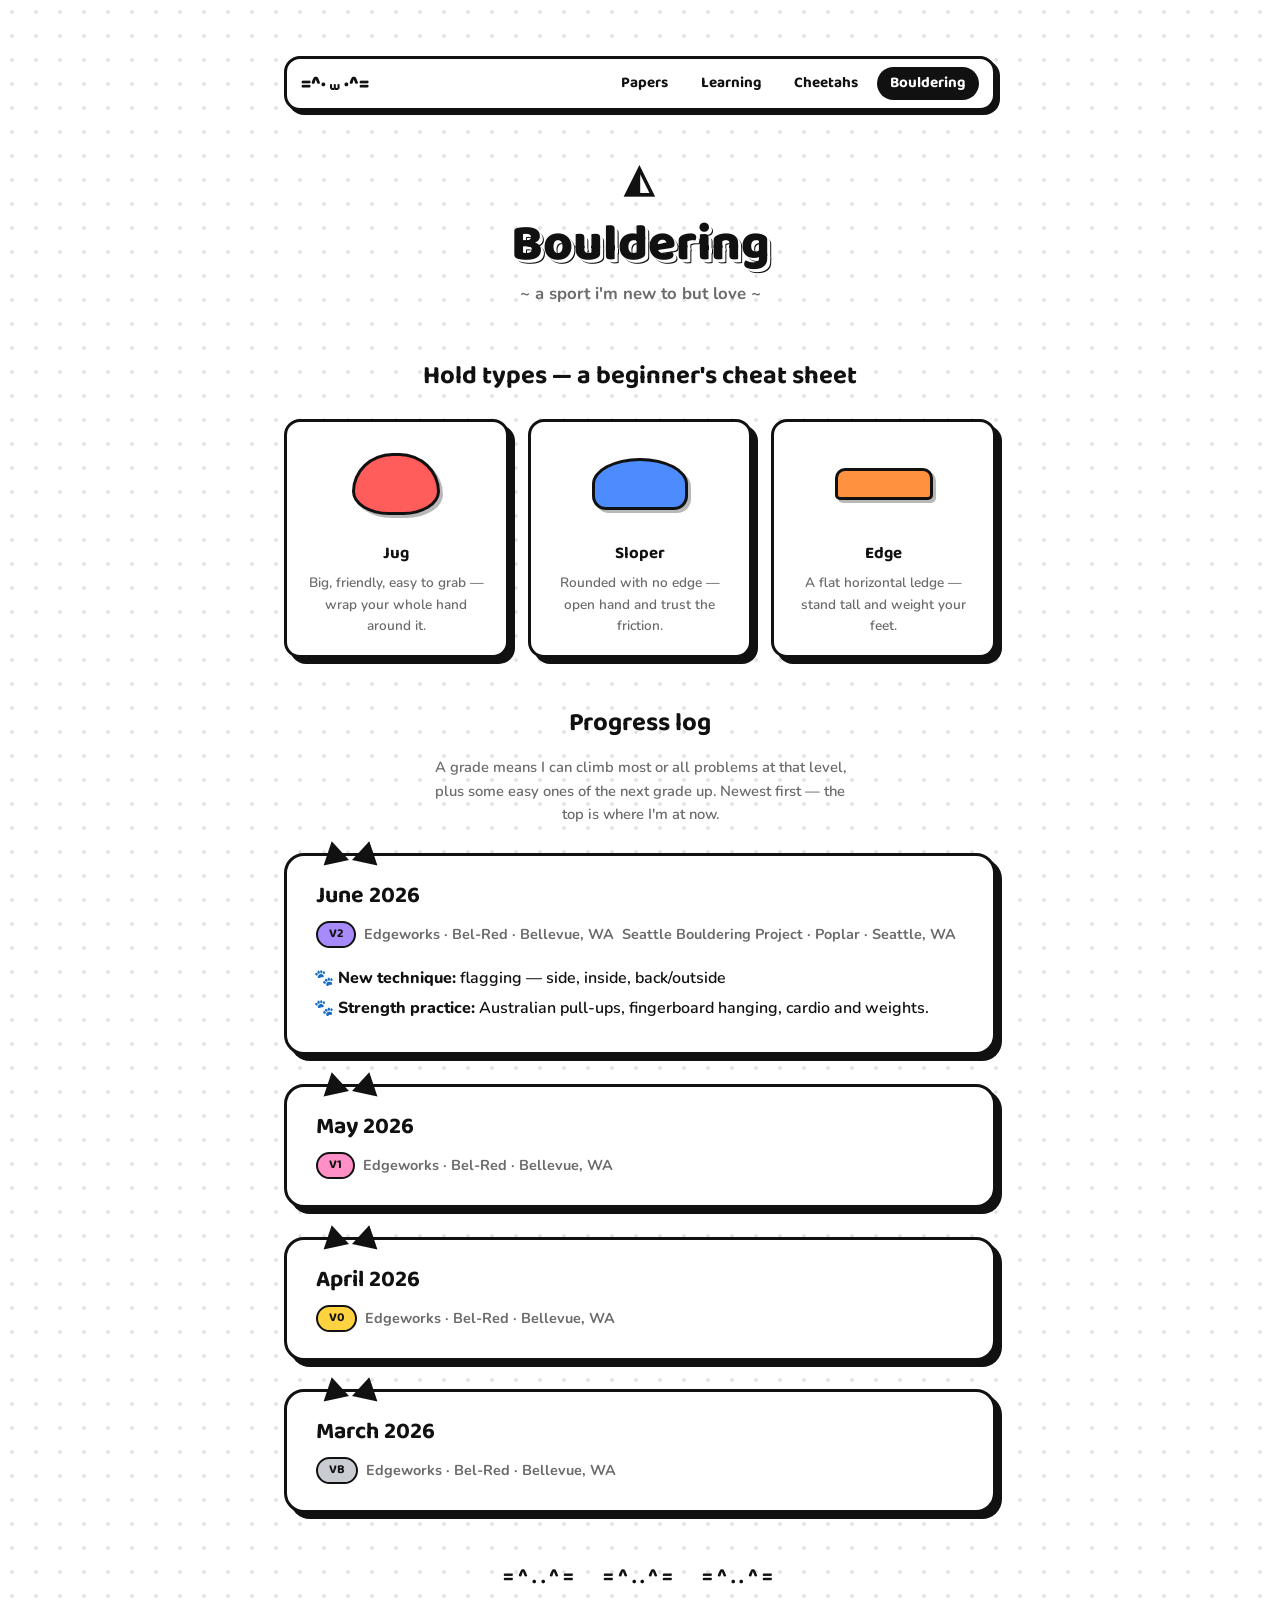
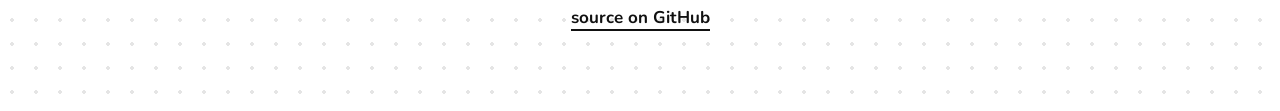
==== bouldering.html @ cc824f66 "add june bouldering, and zero paper" ====
<!DOCTYPE html>
<html lang="en">
<head>
  <meta charset="UTF-8" />
  <meta name="viewport" content="width=device-width, initial-scale=1.0" />
  <title>Bouldering · feiyang3cat</title>
  <link rel="preconnect" href="https://fonts.googleapis.com" />
  <link rel="preconnect" href="https://fonts.gstatic.com" crossorigin />
  <link href="https://fonts.googleapis.com/css2?family=Baloo+2:wght@600;700;800&family=Nunito:ital,wght@0,600;0,700;0,800;1,600&display=swap" rel="stylesheet" />
  <link rel="stylesheet" href="style.css" />
</head>
<body>
  <div class="container">
    <nav class="nav">
      <a class="nav-home" href="index.html">=^· ⩊ ·^=</a>
      <div class="nav-links">
        <a href="papers.html">Papers</a>
        <a href="learning.html">Learning</a>
        <a href="cheetah.html">Cheetahs</a>
        <a href="bouldering.html" class="active">Bouldering</a>
      </div>
    </nav>

    <header class="hero">
      <div class="cat-logo">◭</div>
      <h1 class="hero-title">Bouldering</h1>
      <p class="hero-sub">~ a sport i'm new to but love ~</p>
    </header>

    <section class="hold-guide">
      <h2 class="section-title">Hold types — a beginner's cheat sheet</h2>
      <div class="holds-grid">
        <div class="hold-card">
          <div class="hold-stage"><span class="hold hold--jug"></span></div>
          <div class="hold-name">Jug</div>
          <p class="hold-desc">Big, friendly, easy to grab — wrap your whole hand around it.</p>
        </div>
        <div class="hold-card">
          <div class="hold-stage"><span class="hold hold--sloper"></span></div>
          <div class="hold-name">Sloper</div>
          <p class="hold-desc">Rounded with no edge — open hand and trust the friction.</p>
        </div>
        <div class="hold-card">
          <div class="hold-stage"><span class="hold hold--edge"></span></div>
          <div class="hold-name">Edge</div>
          <p class="hold-desc">A flat horizontal ledge — stand tall and weight your feet.</p>
        </div>
      </div>
    </section>

    <h2 class="section-title">Progress log</h2>
    <p class="section-note">
      A grade means I can climb most or all problems at that level, plus some easy
      ones of the next grade up. Newest first — the top is where I'm at now.
    </p>
    <main class="papers">

      <!-- ════ Newest entry on top. To add one, copy a block and edit it. ════ -->

      <article class="paper">
        <div class="paper-head">
          <h2 class="paper-title">June 2026</h2>
          <div class="paper-meta">
            <span class="tag grade-v2">V2</span>
            <span class="meta-loc">Edgeworks · Bel-Red · Bellevue, WA</span>
            <span class="meta-loc">Seattle Bouldering Project · Poplar · Seattle, WA</span>
          </div>
        </div>
        <div class="notes">
          <ul>
            <li><strong>New technique:</strong> flagging — side, inside, back/outside </li>
            <li><strong>Strength practice:</strong> Australian pull-ups, fingerboard hanging, cardio and weights.</li>
          </ul>
        </div>
      </article>

      <article class="paper">
        <div class="paper-head">
          <h2 class="paper-title">May 2026</h2>
          <div class="paper-meta">
            <span class="tag grade-v1">V1</span>
            <span class="meta-loc">Edgeworks · Bel-Red · Bellevue, WA</span>
          </div>
        </div>
      </article>

      <article class="paper">
        <div class="paper-head">
          <h2 class="paper-title">April 2026</h2>
          <div class="paper-meta">
            <span class="tag grade-v0">V0</span>
            <span class="meta-loc">Edgeworks · Bel-Red · Bellevue, WA</span>
          </div>
        </div>
      </article>

      <article class="paper">
        <div class="paper-head">
          <h2 class="paper-title">March 2026</h2>
          <div class="paper-meta">
            <span class="tag grade-vb">VB</span>
            <span class="meta-loc">Edgeworks · Bel-Red · Bellevue, WA</span>
          </div>
        </div>
      </article>

    </main>

    <footer class="site-footer">
      <div class="footer-cats" aria-hidden="true">=^..^= &nbsp; =^..^= &nbsp; =^..^=</div>
      <a href="https://github.com/feiyang3cat/feiyang3cat.github.io" target="_blank" rel="noopener">source on GitHub</a>
    </footer>
  </div>
</body>
</html>
---- style.css ----
:root {
  --ink: #111111;
  --paper: #ffffff;
  --soft: #6b6b6b;
  --dot: rgba(0, 0, 0, 0.10);
  --shadow: 6px 6px 0 var(--ink);
  --shadow-hover: 9px 9px 0 var(--ink);
}

@media (prefers-color-scheme: dark) {
  :root {
    --ink: #f2f2f2;
    --paper: #131313;
    --soft: #9a9a9a;
    --dot: rgba(255, 255, 255, 0.10);
    --shadow: 6px 6px 0 var(--ink);
    --shadow-hover: 9px 9px 0 var(--ink);
  }
}

* { box-sizing: border-box; }

html { scroll-behavior: smooth; }

body {
  margin: 0;
  font-family: "Nunito", -apple-system, BlinkMacSystemFont, "Segoe UI", sans-serif;
  font-size: 17px;
  font-weight: 600;
  line-height: 1.6;
  color: var(--ink);
  background-color: var(--paper);
  background-image: radial-gradient(var(--dot) 2px, transparent 2px);
  background-size: 24px 24px;
  -webkit-font-smoothing: antialiased;
}

.container {
  max-width: 760px;
  margin: 0 auto;
  padding: 3.5rem 1.5rem 5rem;
}

/* Nav bar */
.nav {
  display: flex;
  align-items: center;
  justify-content: space-between;
  flex-wrap: wrap;
  gap: 0.6rem;
  border: 3px solid var(--ink);
  border-radius: 16px;
  padding: 0.5rem 0.9rem;
  box-shadow: 4px 4px 0 var(--ink);
  margin-bottom: 2.5rem;
  background: var(--paper);
}
.nav-home {
  font-family: "Baloo 2", cursive;
  font-size: 1.25rem;
  font-weight: 800;
  text-decoration: none;
  color: var(--ink);
}
.nav-links { display: flex; flex-wrap: wrap; gap: 0.4rem; }
.nav-links a {
  font-family: "Baloo 2", cursive;
  font-weight: 700;
  font-size: 0.95rem;
  text-decoration: none;
  color: var(--ink);
  padding: 0.15rem 0.7rem;
  border-radius: 999px;
  border: 2px solid transparent;
}
.nav-links a:hover { border-color: var(--ink); }
.nav-links a.active { background: var(--ink); color: var(--paper); }

/* Hero */
.hero { text-align: center; margin-bottom: 3rem; }
.hero-home { margin-top: 1rem; }

.cat-logo {
  font-family: "Baloo 2", cursive;
  font-size: 2.4rem;
  font-weight: 800;
  letter-spacing: 0.1em;
  margin-bottom: 0.4rem;
}

.hero-title {
  font-family: "Baloo 2", cursive;
  font-size: clamp(2.2rem, 6vw, 3.2rem);
  font-weight: 800;
  line-height: 1.05;
  margin: 0 0 0.5rem;
  color: var(--ink);
  text-shadow: 3px 3px 0 var(--paper), 4px 4px 0 var(--ink);
}

.hero-sub {
  margin: 0;
  color: var(--soft);
  font-size: 1.05rem;
  font-weight: 700;
}

/* Empty state */
.state { text-align: center; color: var(--soft); padding: 3rem 1rem; }

/* Home hub grid */
.hub {
  display: grid;
  grid-template-columns: repeat(2, 1fr);
  gap: 1.8rem;
}
.hub-card {
  display: flex;
  flex-direction: column;
  align-items: flex-start;
  text-decoration: none;
  color: var(--ink);
  background: var(--paper);
  border: 3px solid var(--ink);
  border-radius: 20px;
  padding: 1.6rem 1.7rem;
  box-shadow: var(--shadow);
  transition: transform 0.15s ease, box-shadow 0.15s ease;
  animation: pop 0.4s ease both;
}
.hub-card:hover {
  transform: translate(-3px, -3px);
  box-shadow: var(--shadow-hover);
}
.hub-card:nth-child(1) { animation-delay: 0ms; }
.hub-card:nth-child(2) { animation-delay: 80ms; }
.hub-card:nth-child(3) { animation-delay: 160ms; }
.hub-card:nth-child(4) { animation-delay: 240ms; }
.hub-icon {
  font-family: "Baloo 2", cursive;
  font-size: 1.9rem;
  font-weight: 800;
  letter-spacing: 0.05em;
  margin-bottom: 0.6rem;
}
.hub-card h2 {
  font-family: "Baloo 2", cursive;
  font-size: 1.4rem;
  margin: 0 0 0.3rem;
}
.hub-card p { margin: 0 0 1rem; color: var(--soft); font-size: 0.95rem; }
.hub-go {
  margin-top: auto;
  font-family: "Baloo 2", cursive;
  font-weight: 700;
  border-bottom: 3px solid var(--ink);
}
.hub-card:hover .hub-go { background: var(--ink); color: var(--paper); }

/* Bouldering — colorful climbing holds (the one splash of color) */
.hold-guide { margin-bottom: 2.8rem; }
.section-title {
  font-family: "Baloo 2", cursive;
  font-size: 1.6rem;
  text-align: center;
  margin: 0 0 1.4rem;
}
.section-note {
  text-align: center;
  color: var(--soft);
  font-size: 0.92rem;
  max-width: 46ch;
  margin: -0.6rem auto 1.6rem;
}
.holds-grid {
  display: grid;
  grid-template-columns: repeat(3, 1fr);
  gap: 1.2rem;
}
.hold-card {
  background: var(--paper);
  border: 3px solid var(--ink);
  border-radius: 16px;
  padding: 1rem 0.9rem 1.1rem;
  box-shadow: var(--shadow);
  text-align: center;
  transition: transform 0.15s ease, box-shadow 0.15s ease;
}
.hold-card:hover {
  transform: translate(-3px, -3px);
  box-shadow: var(--shadow-hover);
}
.hold-stage {
  height: 92px;
  display: flex;
  align-items: center;
  justify-content: center;
  margin-bottom: 0.7rem;
}
.hold {
  position: relative;
  border: 3px solid var(--ink);
  box-shadow: 3px 3px 0 rgba(0, 0, 0, 0.28);
}
.hold--jug    { width: 88px; height: 62px; background: #ff5c5c; border-radius: 46% 46% 42% 42% / 62% 62% 38% 38%; }
.hold--sloper { width: 96px; height: 52px; background: #4d8cff; border-radius: 50% 50% 14px 14px; }
.hold--crimp  { width: 86px; height: 22px; background: #ffd23f; border-radius: 7px; }
.hold--pinch  { width: 42px; height: 78px; background: #3ec96b; border-radius: 22px; }
.hold--pocket { width: 76px; height: 76px; background: #a45cff; border-radius: 50%; }
.hold--pocket::before,
.hold--pocket::after {
  content: "";
  position: absolute;
  top: 20px;
  width: 15px; height: 24px;
  background: var(--paper);
  border: 3px solid var(--ink);
  border-radius: 9px;
}
.hold--pocket::before { left: 16px; }
.hold--pocket::after  { right: 16px; }
.hold--edge   { width: 98px; height: 32px; background: #ff913f; border-radius: 10px 10px 5px 5px; }
.hold-name { font-family: "Baloo 2", cursive; font-weight: 700; font-size: 1.05rem; }
.hold-desc { color: var(--soft); font-size: 0.85rem; margin: 0.25rem 0 0; }

/* Bouldering grade tags — colorful, keep the black cartoon outline */
.grade-vb { background: #c9ccd1; color: #111; }
.grade-v0 { background: #ffd23f; color: #111; }
.grade-v1 { background: #ff8fc7; color: #111; }
.grade-v2 { background: #a78bfa; color: #111; }

.routine-card { margin-bottom: 2.8rem; }

/* Topic filter bar */
.filter-bar {
  display: flex;
  flex-wrap: wrap;
  justify-content: center;
  align-items: center;
  gap: 0.55rem;
  margin-bottom: 2.4rem;
}
.filter-label {
  font-family: "Baloo 2", cursive;
  font-weight: 700;
  font-size: 0.9rem;
  color: var(--soft);
  margin-right: 0.15rem;
}
.filter-btn {
  font-family: "Baloo 2", cursive;
  font-weight: 700;
  font-size: 0.85rem;
  padding: 0.3rem 1rem;
  border-radius: 999px;
  border: 3px solid var(--ink);
  background: var(--paper);
  color: var(--ink);
  cursor: pointer;
  box-shadow: 3px 3px 0 var(--ink);
  transition: transform 0.1s ease, box-shadow 0.1s ease, background 0.1s ease, color 0.1s ease;
}
.filter-btn:hover {
  transform: translate(-2px, -2px);
  box-shadow: 5px 5px 0 var(--ink);
}
.filter-btn:active { transform: translate(3px, 3px); box-shadow: 0 0 0 var(--ink); }
.filter-btn.active {
  background: var(--ink);
  color: var(--paper);
  transform: translate(3px, 3px);
  box-shadow: 0 0 0 var(--ink);
}

/* Paper cards */
.papers { display: flex; flex-direction: column; gap: 1.8rem; }

.paper {
  background: var(--paper);
  border: 3px solid var(--ink);
  border-radius: 20px;
  padding: 1.6rem 1.8rem;
  box-shadow: var(--shadow);
  transition: transform 0.15s ease, box-shadow 0.15s ease;
  animation: pop 0.4s ease both;
}
.paper:hover {
  transform: translate(-3px, -3px);
  box-shadow: var(--shadow-hover);
}
@keyframes pop {
  from { opacity: 0; transform: translateY(14px) scale(0.98); }
  to { opacity: 1; transform: translateY(0) scale(1); }
}
.paper:nth-child(1) { animation-delay: 0ms; }
.paper:nth-child(2) { animation-delay: 80ms; }
.paper:nth-child(3) { animation-delay: 160ms; }
.paper:nth-child(4) { animation-delay: 240ms; }
.paper:nth-child(n+5) { animation-delay: 320ms; }

.meta-loc { color: var(--soft); font-weight: 700; font-size: 0.9rem; }

/* Little cat ears poking up from each card */
.paper-head { position: relative; margin-bottom: 1.1rem; }
.paper-head:last-child { margin-bottom: 0; }
.paper-head::before,
.paper-head::after {
  content: "";
  position: absolute;
  top: -2.55rem;
  width: 0; height: 0;
  border-left: 13px solid transparent;
  border-right: 13px solid transparent;
  border-bottom: 22px solid var(--ink);
}
.paper-head::before { left: 0.3rem; transform: rotate(-12deg); }
.paper-head::after  { left: 2.4rem; transform: rotate(12deg); }

.paper-title {
  font-family: "Baloo 2", cursive;
  font-size: 1.45rem;
  font-weight: 700;
  line-height: 1.2;
  margin: 0 0 0.7rem;
}
.paper-title a {
  color: var(--ink);
  text-decoration: none;
  border-bottom: 3px solid var(--ink);
}
.paper-title a:hover { background: var(--ink); color: var(--paper); }

.paper-meta {
  display: flex;
  flex-wrap: wrap;
  align-items: center;
  gap: 0.5rem;
}
.meta-date {
  font-weight: 800;
  font-size: 0.85rem;
  text-transform: uppercase;
  letter-spacing: 0.04em;
}

/* Tags — all black & white */
.tag {
  display: inline-block;
  font-family: "Baloo 2", cursive;
  font-size: 0.78rem;
  font-weight: 700;
  padding: 0.12rem 0.7rem;
  border-radius: 999px;
  border: 2px solid var(--ink);
  white-space: nowrap;
}
.tag-topic { background: var(--paper); color: var(--ink); }
.tag-donation { background: #3ec96b; color: #111; }
.tag-todo {
  background: var(--paper);
  color: var(--soft);
  border-style: dashed;
  text-transform: uppercase;
  letter-spacing: 0.05em;
}

/* Difficulty as a black/white scale: simple = hollow, hard = solid */
.level-simple { background: var(--paper); color: var(--ink); }
.level-medium {
  background: repeating-linear-gradient(
    45deg, var(--ink) 0 2px, transparent 2px 6px
  );
  color: var(--ink);
}
.level-hard { background: var(--ink); color: var(--paper); }

/* Notes */
.notes { font-size: 1rem; font-weight: 600; }
.notes > :first-child { margin-top: 0; }
.notes > :last-child { margin-bottom: 0; }
.notes p { margin: 0.7rem 0; }
.notes ul, .notes ol { margin: 0.7rem 0; padding-left: 1.4rem; }
.notes li { margin: 0.3rem 0; }
.notes li::marker { content: "🐾 "; }

/* Plain notes — drop the cat paw bullets for a cleaner, more technical read */
.notes-plain li::marker { content: "–  "; }

/* Comparison tables */
.notes .table-wrap { overflow-x: auto; margin: 1.3rem 0; }
.notes table {
  border-collapse: collapse;
  width: 100%;
  min-width: 680px;
  font-size: 0.86rem;
  font-weight: 600;
}
.notes th,
.notes td {
  border: 2px solid var(--ink);
  padding: 0.5rem 0.65rem;
  text-align: left;
  vertical-align: top;
}
.notes thead th {
  background: var(--ink);
  color: var(--paper);
  font-family: "Baloo 2", cursive;
  font-weight: 700;
}
.notes strong { font-weight: 800; }
.notes em { font-style: italic; }
.notes a { color: var(--ink); text-decoration: underline; text-decoration-thickness: 2px; }

.notes figure { margin: 1.4rem 0; color: var(--ink); }
.notes figure svg {
  width: 100%;
  height: auto;
  display: block;
  border: 3px solid var(--ink);
  border-radius: 14px;
  background: var(--paper);
  box-shadow: var(--shadow);
}
.notes figcaption {
  color: var(--soft);
  font-size: 0.85rem;
  text-align: center;
  margin-top: 0.6rem;
}

.notes code {
  background: var(--ink);
  color: var(--paper);
  padding: 0.08em 0.4em;
  border-radius: 5px;
  font-family: ui-monospace, SFMono-Regular, Menlo, Consolas, monospace;
  font-size: 0.85em;
}

.notes blockquote {
  margin: 0.8rem 0;
  padding: 0.4rem 1rem;
  border: 3px solid var(--ink);
  border-radius: 12px;
  color: var(--soft);
  font-style: italic;
}

/* Footer */
.site-footer {
  margin-top: 3rem;
  text-align: center;
  font-weight: 700;
}
.footer-cats {
  font-family: "Baloo 2", cursive;
  font-size: 1.3rem;
  letter-spacing: 0.2em;
  margin-bottom: 0.6rem;
}
.site-footer a {
  color: var(--ink);
  text-decoration: none;
  border-bottom: 2px solid var(--ink);
}
.site-footer a:hover { background: var(--ink); color: var(--paper); }
.footer-link { margin: 0.9rem 0 0; font-size: 0.9rem; color: var(--soft); }

@media (max-width: 600px) {
  .container { padding: 2.5rem 1.1rem 3.5rem; }
  .paper { padding: 1.4rem 1.3rem; }
  .hub { grid-template-columns: 1fr; }
  .holds-grid { grid-template-columns: repeat(2, 1fr); }
}
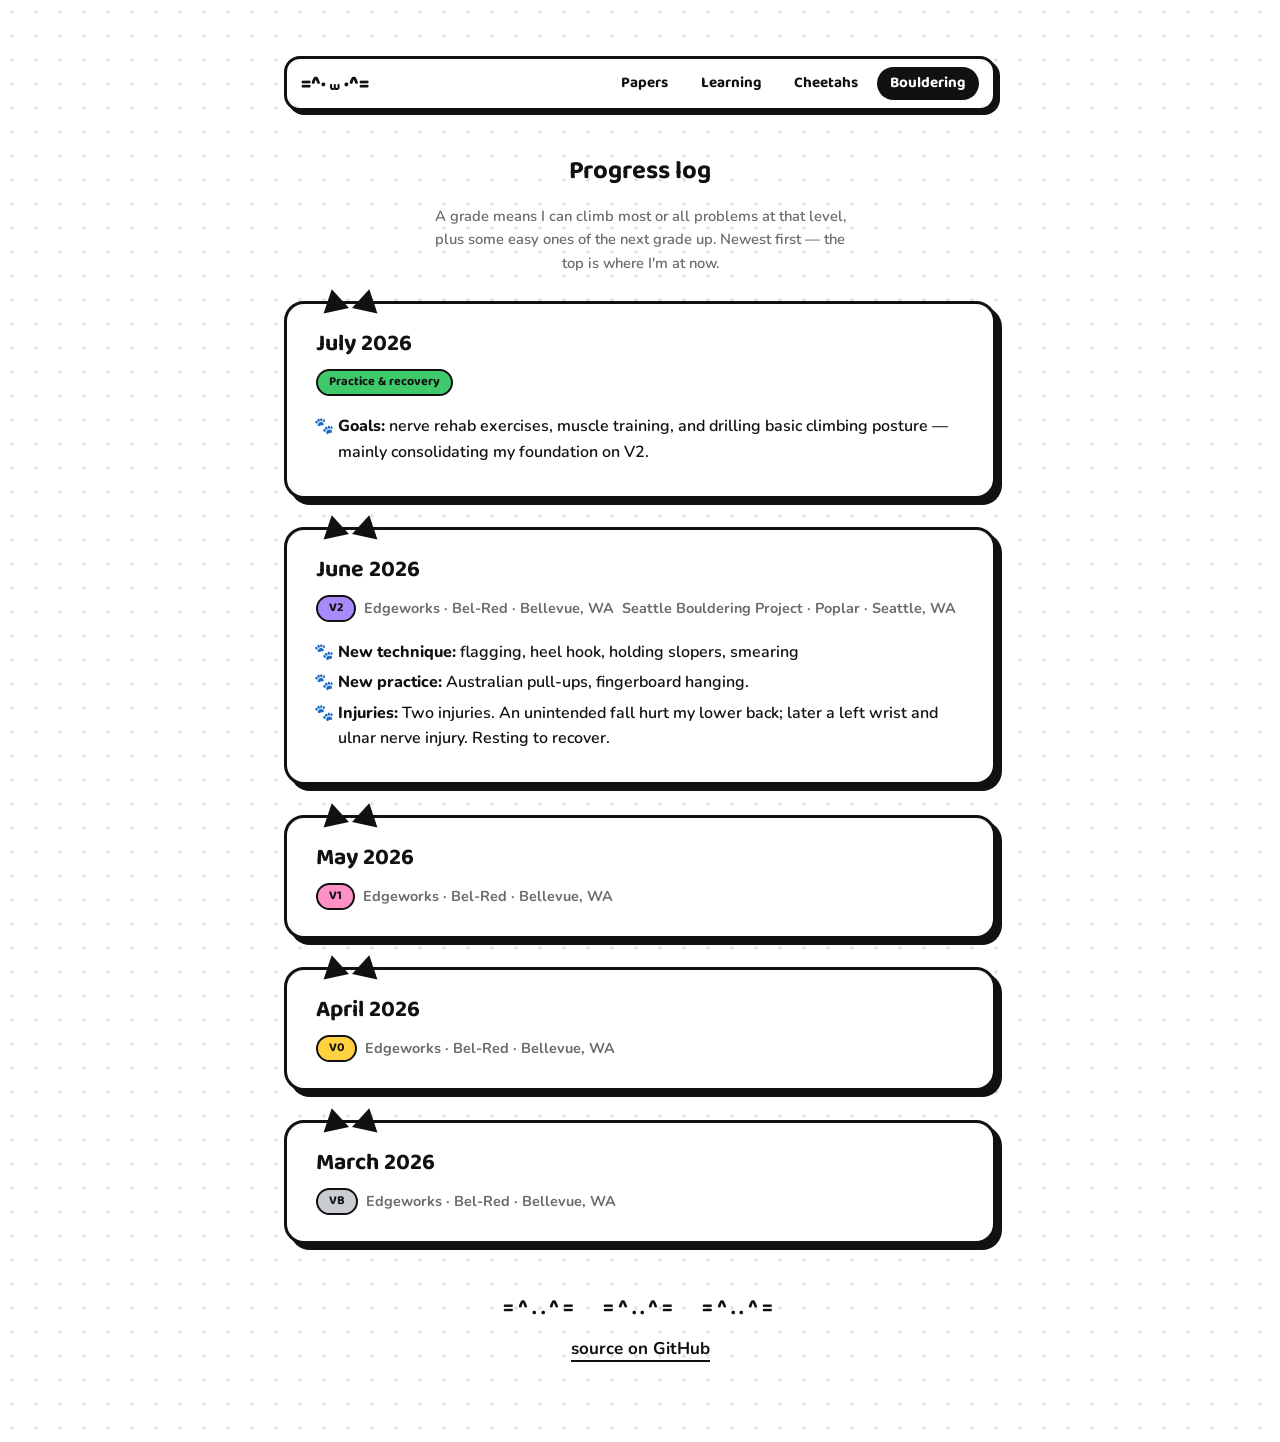
==== commit c368bad2: "add chinese tl;dr; add v2 bouldering techniques closing june" ====
--- a/bouldering.html
+++ b/bouldering.html
@@ -21,32 +21,6 @@
       </div>
     </nav>
 
-    <header class="hero">
-      <div class="cat-logo">◭</div>
-      <h1 class="hero-title">Bouldering</h1>
-      <p class="hero-sub">~ a sport i'm new to but love ~</p>
-    </header>
-
-    <section class="hold-guide">
-      <h2 class="section-title">Hold types — a beginner's cheat sheet</h2>
-      <div class="holds-grid">
-        <div class="hold-card">
-          <div class="hold-stage"><span class="hold hold--jug"></span></div>
-          <div class="hold-name">Jug</div>
-          <p class="hold-desc">Big, friendly, easy to grab — wrap your whole hand around it.</p>
-        </div>
-        <div class="hold-card">
-          <div class="hold-stage"><span class="hold hold--sloper"></span></div>
-          <div class="hold-name">Sloper</div>
-          <p class="hold-desc">Rounded with no edge — open hand and trust the friction.</p>
-        </div>
-        <div class="hold-card">
-          <div class="hold-stage"><span class="hold hold--edge"></span></div>
-          <div class="hold-name">Edge</div>
-          <p class="hold-desc">A flat horizontal ledge — stand tall and weight your feet.</p>
-        </div>
-      </div>
-    </section>
 
     <h2 class="section-title">Progress log</h2>
     <p class="section-note">
@@ -59,6 +33,20 @@
 
       <article class="paper">
         <div class="paper-head">
+          <h2 class="paper-title">July 2026</h2>
+          <div class="paper-meta">
+            <span class="tag tag-recovery">Practice &amp; recovery</span>
+          </div>
+        </div>
+        <div class="notes">
+          <ul>
+            <li><strong>Goals:</strong> nerve rehab exercises, muscle training, and drilling basic climbing posture — mainly consolidating my foundation on V2.</li>
+          </ul>
+        </div>
+      </article>
+
+      <article class="paper">
+        <div class="paper-head">
           <h2 class="paper-title">June 2026</h2>
           <div class="paper-meta">
             <span class="tag grade-v2">V2</span>
@@ -68,8 +56,9 @@
         </div>
         <div class="notes">
           <ul>
-            <li><strong>New technique:</strong> flagging — side, inside, back/outside </li>
-            <li><strong>Strength practice:</strong> Australian pull-ups, fingerboard hanging, cardio and weights.</li>
+            <li><strong>New technique:</strong> flagging, heel hook, holding slopers, smearing </li>
+            <li><strong>New practice:</strong> Australian pull-ups, fingerboard hanging.</li>
+            <li><strong>Injuries:</strong> Two injuries. An unintended fall hurt my lower back; later a left wrist and ulnar nerve injury. Resting to recover.</li>
           </ul>
         </div>
       </article>
--- a/style.css
+++ b/style.css
@@ -81,11 +81,32 @@
 .hero-home { margin-top: 1rem; }
 
 .cat-logo {
+  position: relative;
+  display: inline-block;
+  z-index: 0;
   font-family: "Baloo 2", cursive;
   font-size: 2.4rem;
   font-weight: 800;
   letter-spacing: 0.1em;
   margin-bottom: 0.4rem;
+  padding: 0 0.6rem;
+}
+.cat-logo::before {
+  content: "";
+  position: absolute;
+  z-index: -1;
+  left: 50%;
+  bottom: 0.05em;
+  transform: translateX(-50%);
+  width: 210px;
+  height: 105px;
+  border-radius: 210px 210px 0 0;
+  background: radial-gradient(circle at 50% 100%,
+    transparent 0 58px,
+    #22c55e 58px 71px,
+    #a855f7 71px 84px,
+    #22c55e 84px 97px,
+    #a855f7 97px 105px);
 }
 
 .hero-title {
@@ -104,6 +125,20 @@
   font-size: 1.05rem;
   font-weight: 700;
 }
+.hero-stat {
+  margin: 0.8rem 0 0;
+  font-family: "Baloo 2", cursive;
+  font-weight: 700;
+  font-size: 0.9rem;
+}
+.stat-pill {
+  display: inline-block;
+  padding: 0.1rem 0.6rem;
+  border-radius: 999px;
+  border: 2px solid var(--ink);
+  background: var(--paper);
+}
+.stat-pill-key { background: #ffe14d; }
 
 /* Empty state */
 .state { text-align: center; color: var(--soft); padding: 3rem 1rem; }
@@ -228,6 +263,7 @@
 .grade-v0 { background: #ffd23f; color: #111; }
 .grade-v1 { background: #ff8fc7; color: #111; }
 .grade-v2 { background: #a78bfa; color: #111; }
+.tag-recovery { background: #3ec96b; color: #111; }
 
 .routine-card { margin-bottom: 2.8rem; }
 
@@ -268,6 +304,13 @@
 .filter-btn.active {
   background: var(--ink);
   color: var(--paper);
+  transform: translate(3px, 3px);
+  box-shadow: 0 0 0 var(--ink);
+}
+.filter-btn.key { background: #ffe14d; color: var(--ink); }
+.filter-btn.key.active {
+  background: #ffe14d;
+  color: var(--ink);
   transform: translate(3px, 3px);
   box-shadow: 0 0 0 var(--ink);
 }
@@ -355,6 +398,7 @@
   white-space: nowrap;
 }
 .tag-topic { background: var(--paper); color: var(--ink); }
+.tag-key { background: #ffe14d; color: var(--ink); }
 .tag-donation { background: #3ec96b; color: #111; }
 .tag-todo {
   background: var(--paper);
@@ -375,6 +419,18 @@
 .level-hard { background: var(--ink); color: var(--paper); }
 
 /* Notes */
+.paper-link {
+  display: inline-block;
+  margin-top: 1.1rem;
+  font-family: "Baloo 2", cursive;
+  font-weight: 700;
+  font-size: 0.9rem;
+  color: var(--ink);
+  text-decoration: none;
+  border-bottom: 3px solid var(--ink);
+}
+.paper-link:hover { background: var(--ink); color: var(--paper); }
+
 .notes { font-size: 1rem; font-weight: 600; }
 .notes > :first-child { margin-top: 0; }
 .notes > :last-child { margin-bottom: 0; }
@@ -447,6 +503,150 @@
   font-style: italic;
 }
 
+/* ════ Long-form blog post layout (papers/*.html) ════ */
+.post { animation: pop 0.4s ease both; }
+
+.post-back {
+  display: inline-block;
+  font-family: "Baloo 2", cursive;
+  font-weight: 700;
+  font-size: 0.9rem;
+  color: var(--ink);
+  text-decoration: none;
+  border-bottom: 2px solid var(--ink);
+  margin-bottom: 2.2rem;
+}
+.post-back:hover { background: var(--ink); color: var(--paper); }
+
+.post-head { margin-bottom: 3rem; }
+.post-kicker {
+  font-family: "Baloo 2", cursive;
+  font-weight: 700;
+  font-size: 0.8rem;
+  letter-spacing: 0.16em;
+  text-transform: uppercase;
+  color: var(--soft);
+  margin: 0 0 0.4rem;
+}
+.post-title {
+  font-family: "Baloo 2", cursive;
+  font-size: clamp(2.2rem, 6vw, 3.2rem);
+  font-weight: 800;
+  line-height: 1.05;
+  margin: 0 0 0.9rem;
+  text-shadow: 3px 3px 0 var(--paper), 4px 4px 0 var(--ink);
+}
+.post-meta {
+  display: flex;
+  flex-wrap: wrap;
+  align-items: center;
+  gap: 0.5rem;
+  margin-bottom: 1.4rem;
+}
+.post-dek {
+  font-size: 1.15rem;
+  font-weight: 700;
+  line-height: 1.55;
+  color: var(--ink);
+  border-left: 5px solid var(--ink);
+  padding-left: 1.1rem;
+  margin: 0 0 1.1rem;
+}
+.post-source a {
+  font-family: "Baloo 2", cursive;
+  font-weight: 700;
+  font-size: 0.95rem;
+  color: var(--ink);
+  text-decoration: none;
+  border-bottom: 2px solid var(--ink);
+}
+.post-source a:hover { background: var(--ink); color: var(--paper); }
+
+/* Comfortable reading body */
+.post-body { font-size: 1.07rem; line-height: 1.8; font-weight: 600; }
+.post-body > :first-child { margin-top: 0; }
+.post-body p { margin: 0 0 1.4rem; }
+.post-body h2 {
+  font-family: "Baloo 2", cursive;
+  font-size: 1.7rem;
+  font-weight: 800;
+  line-height: 1.2;
+  margin: 3rem 0 1rem;
+  padding-bottom: 0.35rem;
+  border-bottom: 3px solid var(--ink);
+}
+.post-body h3 {
+  font-family: "Baloo 2", cursive;
+  font-size: 1.3rem;
+  font-weight: 700;
+  margin: 2.2rem 0 0.7rem;
+}
+.post-body ul,
+.post-body ol { margin: 0 0 1.4rem; padding-left: 1.5rem; }
+.post-body li { margin: 0.55rem 0; }
+.post-body li::marker { content: "–  "; color: var(--soft); }
+.post-body strong { font-weight: 800; }
+.post-body em { font-style: italic; }
+.post-body a { color: var(--ink); text-decoration: underline; text-decoration-thickness: 2px; }
+
+.post-body code {
+  background: var(--ink);
+  color: var(--paper);
+  padding: 0.08em 0.4em;
+  border-radius: 5px;
+  font-family: ui-monospace, SFMono-Regular, Menlo, Consolas, monospace;
+  font-size: 0.85em;
+}
+.post-body blockquote {
+  margin: 1.6rem 0;
+  padding: 0.8rem 1.2rem;
+  border: 3px solid var(--ink);
+  border-radius: 12px;
+  background: var(--paper);
+  box-shadow: var(--shadow);
+  font-style: italic;
+  color: var(--soft);
+}
+
+.post-body figure { margin: 2.2rem 0; color: var(--ink); }
+.post-body figure svg {
+  width: 100%;
+  height: auto;
+  display: block;
+  border: 3px solid var(--ink);
+  border-radius: 14px;
+  background: var(--paper);
+  box-shadow: var(--shadow);
+}
+.post-body figcaption {
+  color: var(--soft);
+  font-size: 0.9rem;
+  text-align: center;
+  margin-top: 0.8rem;
+}
+
+.post-body .table-wrap { overflow-x: auto; margin: 1.9rem 0; }
+.post-body table {
+  border-collapse: collapse;
+  width: 100%;
+  min-width: 680px;
+  font-size: 0.9rem;
+  font-weight: 600;
+}
+.post-body th,
+.post-body td {
+  border: 2px solid var(--ink);
+  padding: 0.6rem 0.7rem;
+  text-align: left;
+  vertical-align: top;
+}
+.post-body thead th {
+  background: var(--ink);
+  color: var(--paper);
+  font-family: "Baloo 2", cursive;
+  font-weight: 700;
+}
+
 /* Footer */
 .site-footer {
   margin-top: 3rem;
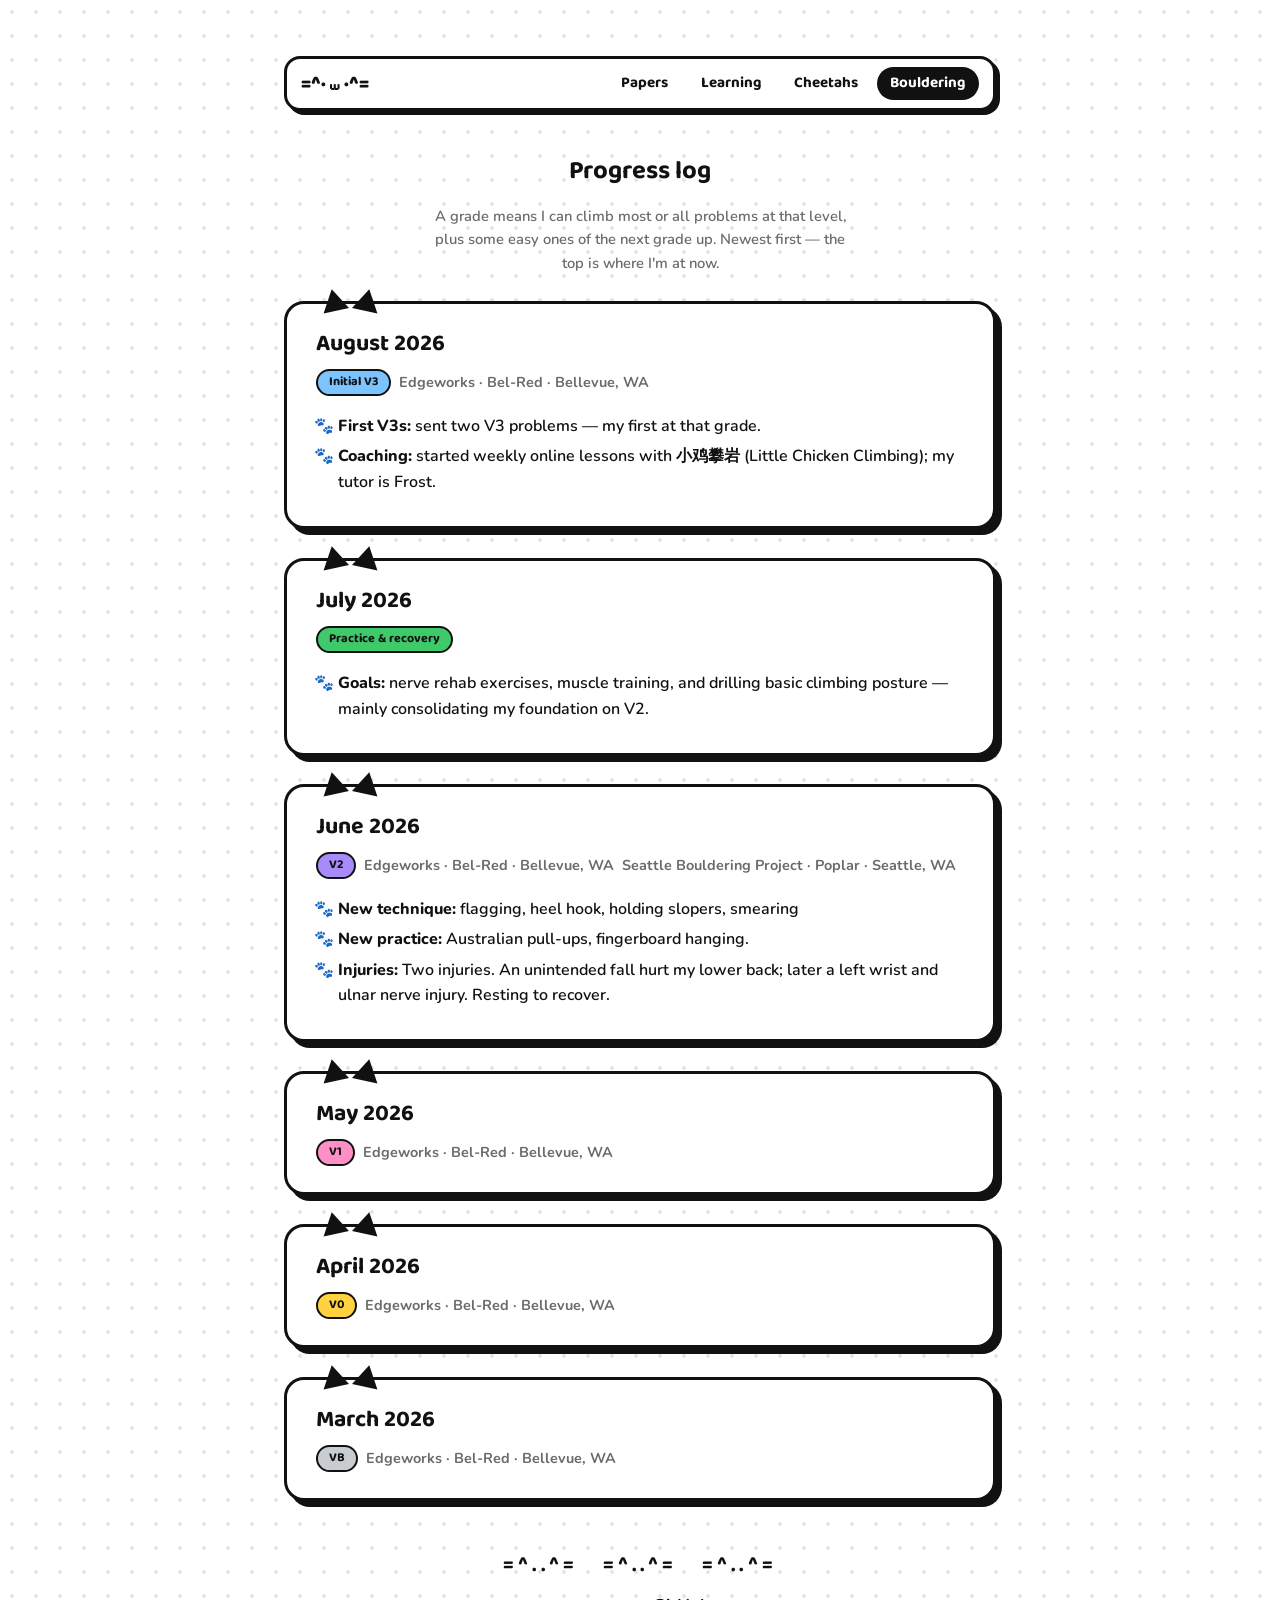
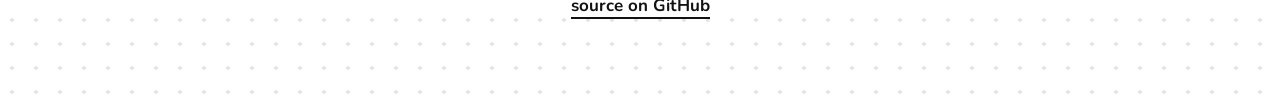
==== commit 7b03c41b: "update" ====
--- a/bouldering.html
+++ b/bouldering.html
@@ -30,6 +30,22 @@
     <main class="papers">
 
       <!-- ════ Newest entry on top. To add one, copy a block and edit it. ════ -->
+
+      <article class="paper">
+        <div class="paper-head">
+          <h2 class="paper-title">August 2026</h2>
+          <div class="paper-meta">
+            <span class="tag grade-v3">Initial V3</span>
+            <span class="meta-loc">Edgeworks · Bel-Red · Bellevue, WA</span>
+          </div>
+        </div>
+        <div class="notes">
+          <ul>
+            <li><strong>First V3s:</strong> sent two V3 problems — my first at that grade.</li>
+            <li><strong>Coaching:</strong> started weekly online lessons with 小鸡攀岩 (Little Chicken Climbing); my tutor is Frost.</li>
+          </ul>
+        </div>
+      </article>
 
       <article class="paper">
         <div class="paper-head">
--- a/style.css
+++ b/style.css
@@ -263,6 +263,7 @@
 .grade-v0 { background: #ffd23f; color: #111; }
 .grade-v1 { background: #ff8fc7; color: #111; }
 .grade-v2 { background: #a78bfa; color: #111; }
+.grade-v3 { background: #7cc4ff; color: #111; }
 .tag-recovery { background: #3ec96b; color: #111; }
 
 .routine-card { margin-bottom: 2.8rem; }
@@ -314,6 +315,28 @@
   transform: translate(3px, 3px);
   box-shadow: 0 0 0 var(--ink);
 }
+
+/* Annual goal cards */
+.goals {
+  display: grid;
+  grid-template-columns: repeat(2, 1fr);
+  gap: 1.2rem;
+  margin-bottom: 2.4rem;
+}
+.goal {
+  background: var(--paper);
+  border: 3px solid var(--ink);
+  border-radius: 20px;
+  padding: 1.3rem 1.5rem;
+  box-shadow: var(--shadow);
+}
+.goal h2 {
+  font-family: "Baloo 2", cursive;
+  font-size: 1.15rem;
+  margin: 0;
+}
+.goal p { margin: 0.7rem 0 0; color: var(--soft); font-size: 0.9rem; font-weight: 700; }
+.goal-stat { font-family: "Baloo 2", cursive; color: var(--ink); }
 
 /* Paper cards */
 .papers { display: flex; flex-direction: column; gap: 1.8rem; }
@@ -400,6 +423,7 @@
 .tag-topic { background: var(--paper); color: var(--ink); }
 .tag-key { background: #ffe14d; color: var(--ink); }
 .tag-donation { background: #3ec96b; color: #111; }
+.tag-reading { background: #ffb347; color: #111; }
 .tag-todo {
   background: var(--paper);
   color: var(--soft);
@@ -671,5 +695,6 @@
   .container { padding: 2.5rem 1.1rem 3.5rem; }
   .paper { padding: 1.4rem 1.3rem; }
   .hub { grid-template-columns: 1fr; }
+  .goals { grid-template-columns: 1fr; }
   .holds-grid { grid-template-columns: repeat(2, 1fr); }
 }
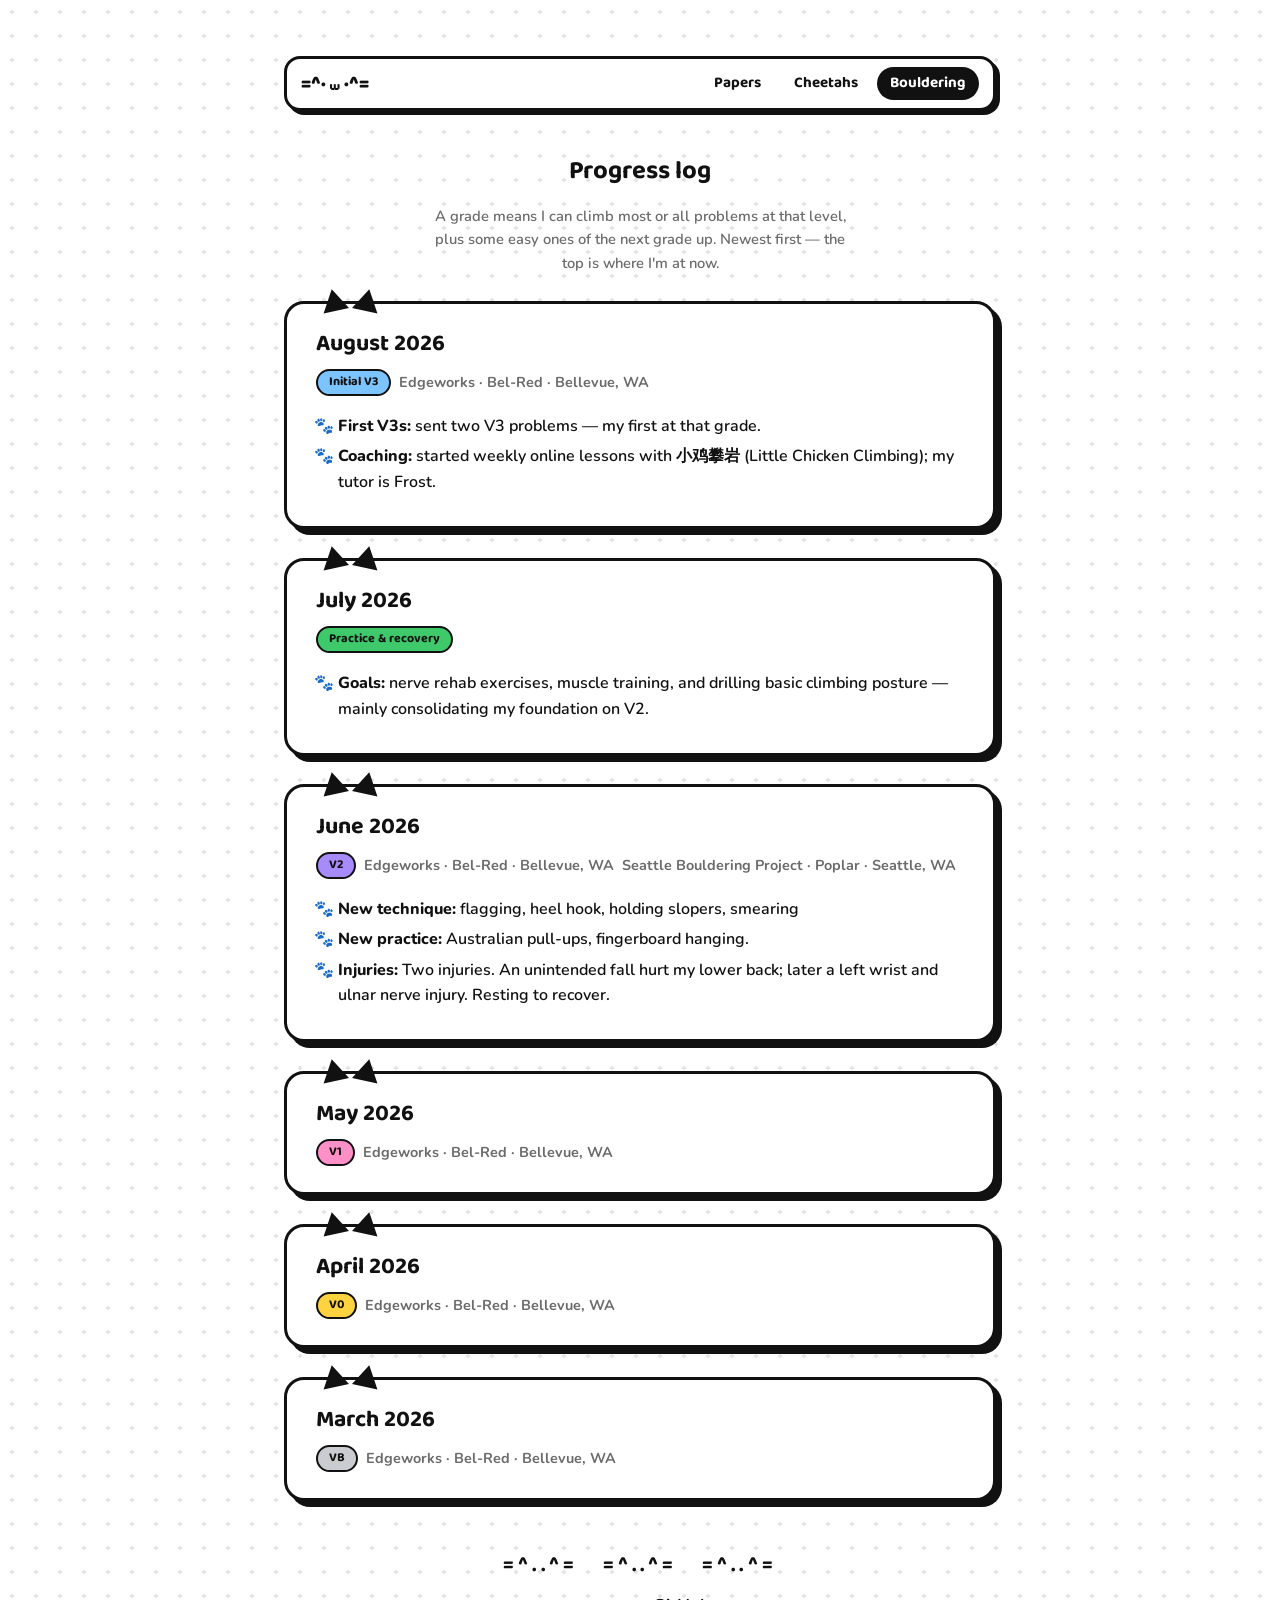
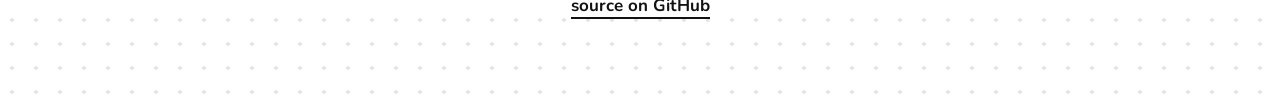
==== commit 021ac0c3: "update" ====
--- a/bouldering.html
+++ b/bouldering.html
@@ -15,7 +15,6 @@
       <a class="nav-home" href="index.html">=^· ⩊ ·^=</a>
       <div class="nav-links">
         <a href="papers.html">Papers</a>
-        <a href="learning.html">Learning</a>
         <a href="cheetah.html">Cheetahs</a>
         <a href="bouldering.html" class="active">Bouldering</a>
       </div>
--- a/style.css
+++ b/style.css
@@ -318,8 +318,8 @@
 
 /* Annual goal cards */
 .goals {
-  display: grid;
-  grid-template-columns: repeat(2, 1fr);
+  display: flex;
+  flex-direction: column;
   gap: 1.2rem;
   margin-bottom: 2.4rem;
 }
@@ -695,6 +695,5 @@
   .container { padding: 2.5rem 1.1rem 3.5rem; }
   .paper { padding: 1.4rem 1.3rem; }
   .hub { grid-template-columns: 1fr; }
-  .goals { grid-template-columns: 1fr; }
   .holds-grid { grid-template-columns: repeat(2, 1fr); }
 }
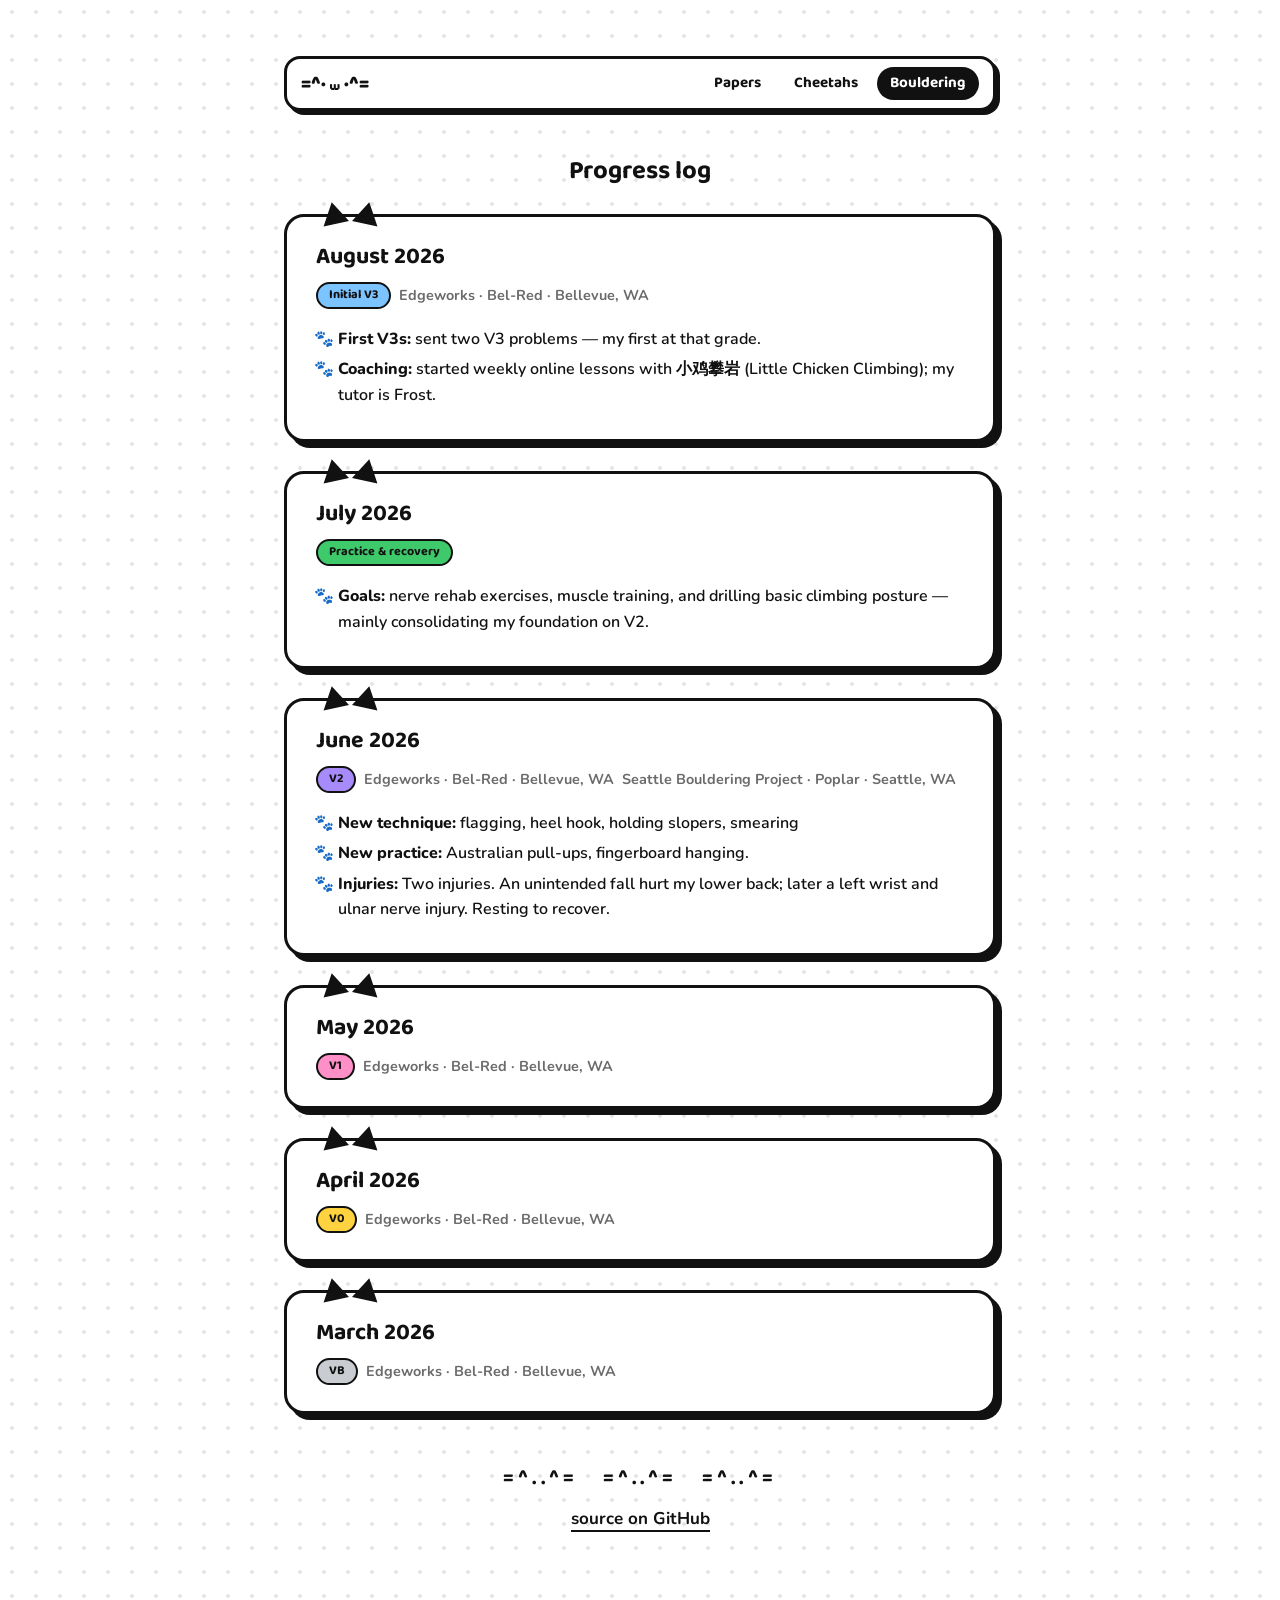
==== commit 4bd1c493: "revamp" ====
--- a/bouldering.html
+++ b/bouldering.html
@@ -22,10 +22,6 @@
 
 
     <h2 class="section-title">Progress log</h2>
-    <p class="section-note">
-      A grade means I can climb most or all problems at that level, plus some easy
-      ones of the next grade up. Newest first — the top is where I'm at now.
-    </p>
     <main class="papers">
 
       <!-- ════ Newest entry on top. To add one, copy a block and edit it. ════ -->
--- a/style.css
+++ b/style.css
@@ -125,6 +125,13 @@
   font-size: 1.05rem;
   font-weight: 700;
 }
+.hero-creed {
+  max-width: 34ch;
+  margin: 1.1rem auto 0;
+  font-weight: 700;
+  font-style: italic;
+  line-height: 1.5;
+}
 .hero-stat {
   margin: 0.8rem 0 0;
   font-family: "Baloo 2", cursive;
@@ -191,6 +198,11 @@
   border-bottom: 3px solid var(--ink);
 }
 .hub-card:hover .hub-go { background: var(--ink); color: var(--paper); }
+
+/* Work-in-progress card — no page to enter yet */
+.hub-card-wip { border-style: dashed; }
+.hub-card-wip .hub-go { color: var(--soft); border-bottom-style: dashed; }
+.hub-card-wip:hover .hub-go { background: none; color: var(--soft); }
 
 /* Bouldering — colorful climbing holds (the one splash of color) */
 .hold-guide { margin-bottom: 2.8rem; }
@@ -316,27 +328,272 @@
   box-shadow: 0 0 0 var(--ink);
 }
 
-/* Annual goal cards */
+/* Cheetah page — wide photo banner */
+.banner {
+  margin: 0 0 2.6rem;
+  border: 3px solid var(--ink);
+  border-radius: 20px;
+  overflow: hidden;
+  box-shadow: var(--shadow);
+}
+.banner img { display: block; width: 100%; height: auto; }
+
+/* Ultimate goal */
+.creed {
+  background: var(--paper);
+  border: 3px solid var(--ink);
+  border-radius: 20px;
+  padding: 1.5rem 1.7rem;
+  box-shadow: var(--shadow);
+}
+.creed + .section-title { margin-top: 3.2rem; }
+.creed p { margin: 0.9rem 0 0; font-weight: 600; line-height: 1.6; }
+.creed .creed-lead {
+  margin-top: 0;
+  font-family: "Baloo 2", cursive;
+  font-weight: 700;
+  font-size: 1.15rem;
+  line-height: 1.45;
+}
+.pillars {
+  display: grid;
+  grid-template-columns: repeat(3, 1fr);
+  gap: 0.9rem;
+  margin-top: 1.4rem;
+  padding-top: 1.3rem;
+  border-top: 3px dotted var(--ink);
+}
+.pillar-key {
+  display: inline-block;
+  font-family: "Baloo 2", cursive;
+  font-weight: 800;
+  font-size: 0.85rem;
+  text-transform: uppercase;
+  letter-spacing: 0.04em;
+  padding: 0.1rem 0.6rem;
+  border-radius: 999px;
+  background: var(--ink);
+  color: var(--paper);
+}
+.creed .pillar p {
+  margin: 0.5rem 0 0;
+  color: var(--soft);
+  font-size: 0.85rem;
+  font-weight: 700;
+  line-height: 1.45;
+}
+
+/* Implementation steps */
+.steps {
+  list-style: none;
+  margin: 0;
+  padding: 0;
+  display: flex;
+  flex-direction: column;
+  gap: 0.8rem;
+}
+.steps + .section-title { margin-top: 3.2rem; }
+.step {
+  display: flex;
+  align-items: flex-start;
+  gap: 1rem;
+  background: var(--paper);
+  border: 3px solid var(--ink);
+  border-radius: 16px;
+  padding: 0.9rem 1.2rem;
+  box-shadow: var(--shadow);
+}
+.step-num {
+  flex: none;
+  width: 2rem; height: 2rem;
+  display: grid;
+  place-items: center;
+  border: 3px solid var(--ink);
+  border-radius: 8px;
+  font-family: "Baloo 2", cursive;
+  font-weight: 800;
+  font-size: 1rem;
+}
+.step-body { min-width: 0; }
+.step-head {
+  display: flex;
+  flex-wrap: wrap;
+  align-items: center;
+  gap: 0.5rem;
+}
+.step-title {
+  font-family: "Baloo 2", cursive;
+  font-size: 1.1rem;
+  line-height: 1.3;
+  margin: 0;
+}
+.step p {
+  margin: 0.35rem 0 0;
+  color: var(--soft);
+  font-size: 0.88rem;
+  font-weight: 700;
+  line-height: 1.45;
+}
+
+/* Photo gallery */
+.gallery {
+  display: grid;
+  grid-template-columns: repeat(2, 1fr);
+  gap: 1.2rem;
+}
+.shot {
+  margin: 0;
+  background: var(--paper);
+  border: 3px solid var(--ink);
+  border-radius: 20px;
+  overflow: hidden;
+  box-shadow: var(--shadow);
+  transition: transform 0.15s ease, box-shadow 0.15s ease;
+}
+.shot:hover {
+  transform: translate(-3px, -3px);
+  box-shadow: var(--shadow-hover);
+}
+.shot img {
+  display: block;
+  width: 100%;
+  height: 260px;
+  object-fit: cover;
+  border-bottom: 3px solid var(--ink);
+}
+.shot figcaption {
+  padding: 0.7rem 0.9rem;
+  color: var(--soft);
+  font-size: 0.82rem;
+  font-weight: 700;
+  line-height: 1.4;
+}
+.gallery-note {
+  text-align: center;
+  color: var(--soft);
+  font-size: 0.85rem;
+  font-weight: 700;
+  margin: 1.1rem 0 0;
+}
+.gallery-note + .section-title { margin-top: 3.2rem; }
+
+/* Annual goals — stats plus the principles behind them */
 .goals {
   display: flex;
   flex-direction: column;
   gap: 1.2rem;
-  margin-bottom: 2.4rem;
-}
+}
+.goals + .section-title { margin-top: 3.2rem; }
 .goal {
   background: var(--paper);
   border: 3px solid var(--ink);
   border-radius: 20px;
   padding: 1.3rem 1.5rem;
   box-shadow: var(--shadow);
-}
-.goal h2 {
-  font-family: "Baloo 2", cursive;
-  font-size: 1.15rem;
+  transition: transform 0.15s ease, box-shadow 0.15s ease;
+}
+.goal:hover {
+  transform: translate(-3px, -3px);
+  box-shadow: var(--shadow-hover);
+}
+.goal-head {
+  display: flex;
+  flex-wrap: wrap;
+  align-items: center;
+  justify-content: space-between;
+  gap: 0.6rem;
+  padding-bottom: 0.8rem;
+  border-bottom: 3px dotted var(--ink);
+}
+.goal-title {
+  font-family: "Baloo 2", cursive;
+  font-size: 1.3rem;
   margin: 0;
 }
-.goal p { margin: 0.7rem 0 0; color: var(--soft); font-size: 0.9rem; font-weight: 700; }
-.goal-stat { font-family: "Baloo 2", cursive; color: var(--ink); }
+.goal-stats {
+  display: flex;
+  flex-wrap: wrap;
+  gap: 0.4rem;
+  font-family: "Baloo 2", cursive;
+  font-weight: 700;
+  font-size: 0.85rem;
+}
+
+/* The highlighted fund I actually give to */
+.fund {
+  display: flex;
+  flex-direction: column;
+  gap: 0.15rem;
+  margin-top: 1rem;
+  padding: 0.7rem 1rem;
+  border: 3px solid var(--ink);
+  border-radius: 14px;
+  background: var(--ink);
+  color: var(--paper);
+  text-decoration: none;
+}
+.fund:hover { background: var(--paper); color: var(--ink); }
+.fund-name {
+  font-family: "Baloo 2", cursive;
+  font-weight: 800;
+  font-size: 1.1rem;
+}
+.fund-meta { font-size: 0.8rem; font-weight: 700; opacity: 0.75; }
+
+.principles {
+  margin: 1rem 0 0;
+  padding-left: 1.4rem;
+  font-size: 0.92rem;
+  font-weight: 600;
+  line-height: 1.5;
+}
+.principles li { margin: 0.4rem 0; }
+.principles li::marker { content: "🐾 "; }
+
+/* Monthly log — timeline down a rail */
+.timeline {
+  list-style: none;
+  margin: 0 0 0 0.6rem;
+  padding: 0 0 0 1.9rem;
+  border-left: 3px solid var(--ink);
+  display: flex;
+  flex-direction: column;
+  gap: 2.4rem;
+}
+.tl-item { position: relative; }
+.tl-item::before {
+  content: "";
+  position: absolute;
+  left: calc(-1.9rem - 1.5px);
+  top: 0.3rem;
+  transform: translateX(-50%);
+  width: 15px; height: 15px;
+  border-radius: 50%;
+  background: var(--ink);
+}
+.tl-head {
+  display: flex;
+  flex-wrap: wrap;
+  align-items: center;
+  gap: 0.5rem;
+}
+.tl-month {
+  font-family: "Baloo 2", cursive;
+  font-weight: 800;
+  font-size: 0.8rem;
+  text-transform: uppercase;
+  letter-spacing: 0.04em;
+  padding: 0.15rem 0.7rem;
+  border-radius: 999px;
+  background: var(--ink);
+  color: var(--paper);
+}
+.tl-title {
+  font-family: "Baloo 2", cursive;
+  font-size: 1.25rem;
+  line-height: 1.25;
+  margin: 0.6rem 0 0.5rem;
+}
 
 /* Paper cards */
 .papers { display: flex; flex-direction: column; gap: 1.8rem; }
@@ -424,6 +681,9 @@
 .tag-key { background: #ffe14d; color: var(--ink); }
 .tag-donation { background: #3ec96b; color: #111; }
 .tag-reading { background: #ffb347; color: #111; }
+.tag-done { background: #3ec96b; color: #111; }
+.tag-now { background: #ffe14d; color: #111; }
+.tag-next { background: var(--paper); color: var(--ink); }
 .tag-todo {
   background: var(--paper);
   color: var(--soft);
@@ -695,5 +955,7 @@
   .container { padding: 2.5rem 1.1rem 3.5rem; }
   .paper { padding: 1.4rem 1.3rem; }
   .hub { grid-template-columns: 1fr; }
+  .pillars { grid-template-columns: 1fr; }
+  .gallery { grid-template-columns: 1fr; }
   .holds-grid { grid-template-columns: repeat(2, 1fr); }
 }
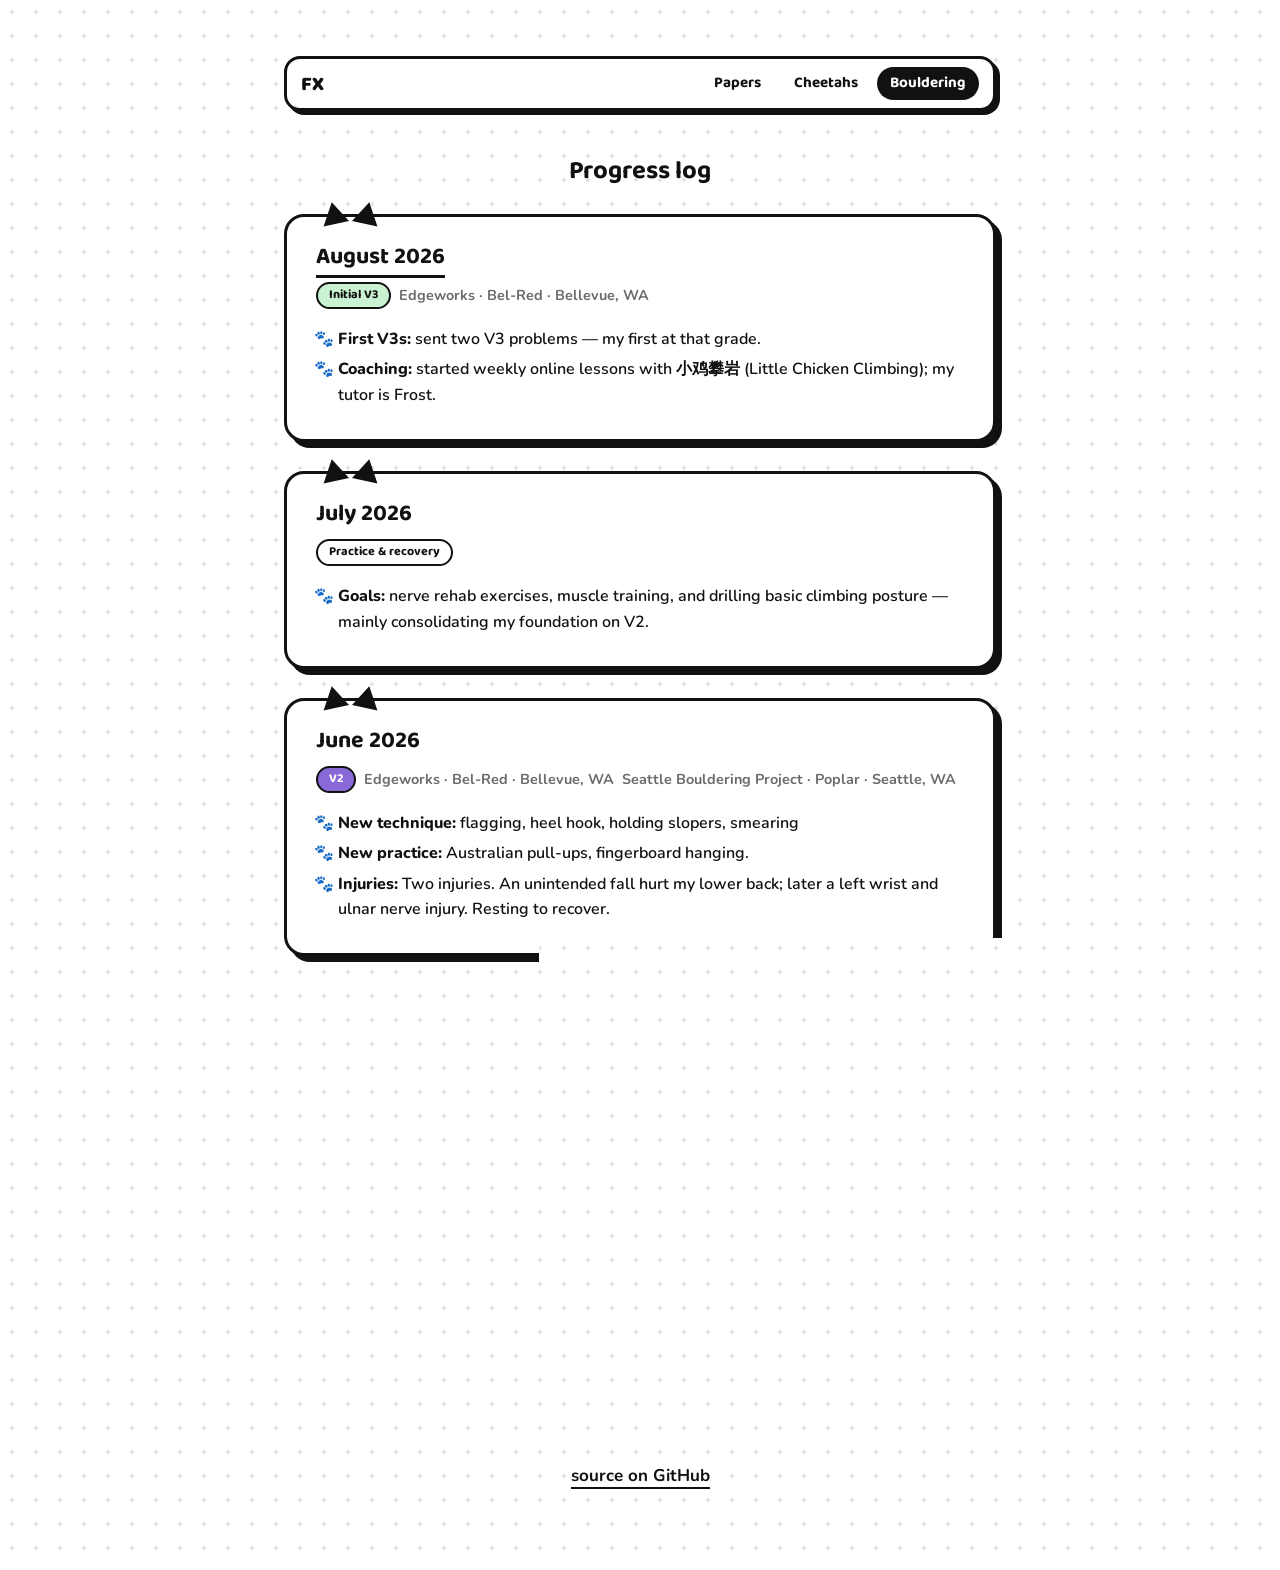
==== commit 91c64e3e: "revamp" ====
--- a/bouldering.html
+++ b/bouldering.html
@@ -3,16 +3,16 @@
 <head>
   <meta charset="UTF-8" />
   <meta name="viewport" content="width=device-width, initial-scale=1.0" />
-  <title>Bouldering · feiyang3cat</title>
+  <title>Bouldering · FX</title>
   <link rel="preconnect" href="https://fonts.googleapis.com" />
   <link rel="preconnect" href="https://fonts.gstatic.com" crossorigin />
-  <link href="https://fonts.googleapis.com/css2?family=Baloo+2:wght@600;700;800&family=Nunito:ital,wght@0,600;0,700;0,800;1,600&display=swap" rel="stylesheet" />
+  <link href="https://fonts.googleapis.com/css2?family=Baloo+2:wght@600;700;800&amp;family=Nunito:ital,wght@0,600;0,700;0,800;1,600&amp;display=swap" rel="stylesheet" />
   <link rel="stylesheet" href="style.css" />
 </head>
 <body>
   <div class="container">
     <nav class="nav">
-      <a class="nav-home" href="index.html">=^· ⩊ ·^=</a>
+      <a class="nav-home" href="index.html">FX</a>
       <div class="nav-links">
         <a href="papers.html">Papers</a>
         <a href="cheetah.html">Cheetahs</a>
@@ -28,7 +28,7 @@
 
       <article class="paper">
         <div class="paper-head">
-          <h2 class="paper-title">August 2026</h2>
+          <h2 class="paper-title"><a href="bouldering/0826.html">August 2026</a></h2>
           <div class="paper-meta">
             <span class="tag grade-v3">Initial V3</span>
             <span class="meta-loc">Edgeworks · Bel-Red · Bellevue, WA</span>
@@ -107,7 +107,6 @@
     </main>
 
     <footer class="site-footer">
-      <div class="footer-cats" aria-hidden="true">=^..^= &nbsp; =^..^= &nbsp; =^..^=</div>
       <a href="https://github.com/feiyang3cat/feiyang3cat.github.io" target="_blank" rel="noopener">source on GitHub</a>
     </footer>
   </div>
--- a/style.css
+++ b/style.css
@@ -9,10 +9,10 @@
 
 @media (prefers-color-scheme: dark) {
   :root {
-    --ink: #f2f2f2;
-    --paper: #131313;
-    --soft: #9a9a9a;
-    --dot: rgba(255, 255, 255, 0.10);
+    --ink: #111111;
+    --paper: #ffffff;
+    --soft: #6b6b6b;
+    --dot: rgba(0, 0, 0, 0.10);
     --shadow: 6px 6px 0 var(--ink);
     --shadow-hover: 9px 9px 0 var(--ink);
   }
@@ -103,10 +103,10 @@
   border-radius: 210px 210px 0 0;
   background: radial-gradient(circle at 50% 100%,
     transparent 0 58px,
-    #22c55e 58px 71px,
-    #a855f7 71px 84px,
-    #22c55e 84px 97px,
-    #a855f7 97px 105px);
+    #111111 58px 71px,
+    #d8d8d8 71px 84px,
+    #111111 84px 97px,
+    #d8d8d8 97px 105px);
 }
 
 .hero-title {
@@ -120,17 +120,61 @@
 }
 
 .hero-sub {
+  max-width: 52rem;
+  margin: 0 auto;
+  padding: 0;
+  background: transparent;
+  color: var(--ink);
+  font-family: "Lilita One", sans-serif;
+  font-size: clamp(1.75rem, 4.5vw, 2.6rem);
+  font-weight: 400;
+  line-height: 1.15;
+}
+.hero-note {
+  max-width: 42rem;
+  margin: 0.65rem auto 0;
+  color: var(--ink);
+  font-size: 0.9rem;
+  font-weight: 700;
+  line-height: 1.45;
+}
+.hero-resources {
+  max-width: 42rem;
+  margin: 1.2rem auto 1rem;
+  border-top: 2px solid var(--ink);
+  border-bottom: 2px solid var(--ink);
+  text-align: left;
+}
+.hero-resources p {
   margin: 0;
-  color: var(--soft);
-  font-size: 1.05rem;
-  font-weight: 700;
+  padding: 0.75rem 0;
+  font-size: 0.9rem;
+  line-height: 1.45;
+}
+.hero-resources p + p { border-top: 1px solid var(--ink); }
+.hero-resources strong { display: block; }
+.hero-resources a {
+  color: #8b6508;
+  font-weight: 800;
+  overflow-wrap: anywhere;
+  text-decoration-thickness: 2px;
 }
 .hero-creed {
-  max-width: 34ch;
+  max-width: 64ch;
   margin: 1.1rem auto 0;
   font-weight: 700;
   font-style: italic;
   line-height: 1.5;
+}
+.hero-creed-main {
+  display: block;
+  font-size: 1.3rem;
+}
+.hero-creed-line { display: block; }
+.hero-creed-note {
+  display: block;
+  margin-top: 0.75rem;
+  color: #8b6508;
 }
 .hero-stat {
   margin: 0.8rem 0 0;
@@ -145,7 +189,7 @@
   border: 2px solid var(--ink);
   background: var(--paper);
 }
-.stat-pill-key { background: #ffe14d; }
+.stat-pill-key { background: #111111; color: #ffffff; }
 
 /* Empty state */
 .state { text-align: center; color: var(--soft); padding: 3rem 1rem; }
@@ -249,11 +293,11 @@
   border: 3px solid var(--ink);
   box-shadow: 3px 3px 0 rgba(0, 0, 0, 0.28);
 }
-.hold--jug    { width: 88px; height: 62px; background: #ff5c5c; border-radius: 46% 46% 42% 42% / 62% 62% 38% 38%; }
-.hold--sloper { width: 96px; height: 52px; background: #4d8cff; border-radius: 50% 50% 14px 14px; }
-.hold--crimp  { width: 86px; height: 22px; background: #ffd23f; border-radius: 7px; }
-.hold--pinch  { width: 42px; height: 78px; background: #3ec96b; border-radius: 22px; }
-.hold--pocket { width: 76px; height: 76px; background: #a45cff; border-radius: 50%; }
+.hold--jug    { width: 88px; height: 62px; background: #222222; border-radius: 46% 46% 42% 42% / 62% 62% 38% 38%; }
+.hold--sloper { width: 96px; height: 52px; background: #555555; border-radius: 50% 50% 14px 14px; }
+.hold--crimp  { width: 86px; height: 22px; background: #888888; border-radius: 7px; }
+.hold--pinch  { width: 42px; height: 78px; background: #aaaaaa; border-radius: 22px; }
+.hold--pocket { width: 76px; height: 76px; background: #333333; border-radius: 50%; }
 .hold--pocket::before,
 .hold--pocket::after {
   content: "";
@@ -266,17 +310,17 @@
 }
 .hold--pocket::before { left: 16px; }
 .hold--pocket::after  { right: 16px; }
-.hold--edge   { width: 98px; height: 32px; background: #ff913f; border-radius: 10px 10px 5px 5px; }
+.hold--edge   { width: 98px; height: 32px; background: #cccccc; border-radius: 10px 10px 5px 5px; }
 .hold-name { font-family: "Baloo 2", cursive; font-weight: 700; font-size: 1.05rem; }
 .hold-desc { color: var(--soft); font-size: 0.85rem; margin: 0.25rem 0 0; }
 
 /* Bouldering grade tags — colorful, keep the black cartoon outline */
-.grade-vb { background: #c9ccd1; color: #111; }
-.grade-v0 { background: #ffd23f; color: #111; }
-.grade-v1 { background: #ff8fc7; color: #111; }
-.grade-v2 { background: #a78bfa; color: #111; }
-.grade-v3 { background: #7cc4ff; color: #111; }
-.tag-recovery { background: #3ec96b; color: #111; }
+.grade-vb { background: #f5f1ff; color: #111111; }
+.grade-v0 { background: #e4dbff; color: #111111; }
+.grade-v1 { background: #c5afff; color: #111111; }
+.grade-v2 { background: #8968d8; color: #ffffff; }
+.grade-v3 { background: #c9f2d2; color: #111111; }
+.tag-recovery { background: #ffffff; color: #111111; }
 
 .routine-card { margin-bottom: 2.8rem; }
 
@@ -320,10 +364,10 @@
   transform: translate(3px, 3px);
   box-shadow: 0 0 0 var(--ink);
 }
-.filter-btn.key { background: #ffe14d; color: var(--ink); }
+.filter-btn.key { background: var(--paper); color: var(--ink); }
 .filter-btn.key.active {
-  background: #ffe14d;
-  color: var(--ink);
+  background: var(--ink);
+  color: var(--paper);
   transform: translate(3px, 3px);
   box-shadow: 0 0 0 var(--ink);
 }
@@ -338,7 +382,7 @@
 }
 .banner img { display: block; width: 100%; height: auto; }
 
-/* Ultimate goal */
+/* Goals */
 .creed {
   background: var(--paper);
   border: 3px solid var(--ink);
@@ -381,6 +425,55 @@
   font-size: 0.85rem;
   font-weight: 700;
   line-height: 1.45;
+}
+
+.goal-status {
+  margin: 0.7rem 0 0;
+  padding: 0;
+  list-style: none;
+  counter-reset: goal-status;
+}
+.current-phase {
+  margin-top: 1.2rem;
+  padding-top: 1rem;
+  border-top: 2px solid var(--ink);
+}
+.current-phase > p { margin-top: 0; }
+.current-phase .phase-title {
+  font-family: "Lilita One", sans-serif;
+  font-size: 1.2rem;
+  font-weight: 400;
+  line-height: 1.25;
+}
+.goal-status li { counter-increment: goal-status; margin: 0.45rem 0; }
+.goal-status li::before {
+  content: "(" counter(goal-status, lower-alpha) ") ";
+  font-weight: 800;
+}
+.current-questions {
+  margin-top: 1.2rem;
+  padding-top: 1rem;
+  border-top: 2px dashed var(--ink);
+}
+.current-questions > p { margin-top: 0; }
+.current-questions > .questions-title {
+  font-family: "Lilita One", sans-serif;
+  font-size: 1.2rem;
+  font-weight: 400;
+  line-height: 1.25;
+}
+.current-questions ol {
+  margin: 0.7rem 0 0;
+  padding-left: 1.4rem;
+}
+.current-questions li { margin: 0.45rem 0; }
+.question-groups > li { margin: 0.85rem 0; }
+.question-groups > li::marker { font-weight: 800; }
+
+.cheetah-page .section-title,
+.cheetah-page .tl-title {
+  font-family: "Lilita One", sans-serif;
+  font-weight: 400;
 }
 
 /* Implementation steps */
@@ -678,11 +771,12 @@
   white-space: nowrap;
 }
 .tag-topic { background: var(--paper); color: var(--ink); }
-.tag-key { background: #ffe14d; color: var(--ink); }
-.tag-donation { background: #3ec96b; color: #111; }
-.tag-reading { background: #ffb347; color: #111; }
-.tag-done { background: #3ec96b; color: #111; }
-.tag-now { background: #ffe14d; color: #111; }
+.tag-key { background: var(--ink); color: var(--paper); }
+.tag-donation { background: #c89b3c; color: #111111; }
+.tag-reading { background: #d9f0dc; color: #111111; }
+.tag-zoo { background: #1f5138; color: #ffffff; }
+.tag-done { background: #111111; color: #ffffff; }
+.tag-now { background: #777777; color: #ffffff; }
 .tag-next { background: var(--paper); color: var(--ink); }
 .tag-todo {
   background: var(--paper);
@@ -722,6 +816,13 @@
 .notes ul, .notes ol { margin: 0.7rem 0; padding-left: 1.4rem; }
 .notes li { margin: 0.3rem 0; }
 .notes li::marker { content: "🐾 "; }
+.timeline .notes li::marker { content: "•  "; }
+.timeline .notes .place-highlight {
+  padding: 0.05rem 0.25rem;
+  background: #f59e0b;
+  color: #111111;
+  font-weight: 800;
+}
 
 /* Plain notes — drop the cat paw bullets for a cleaner, more technical read */
 .notes-plain li::marker { content: "–  "; }
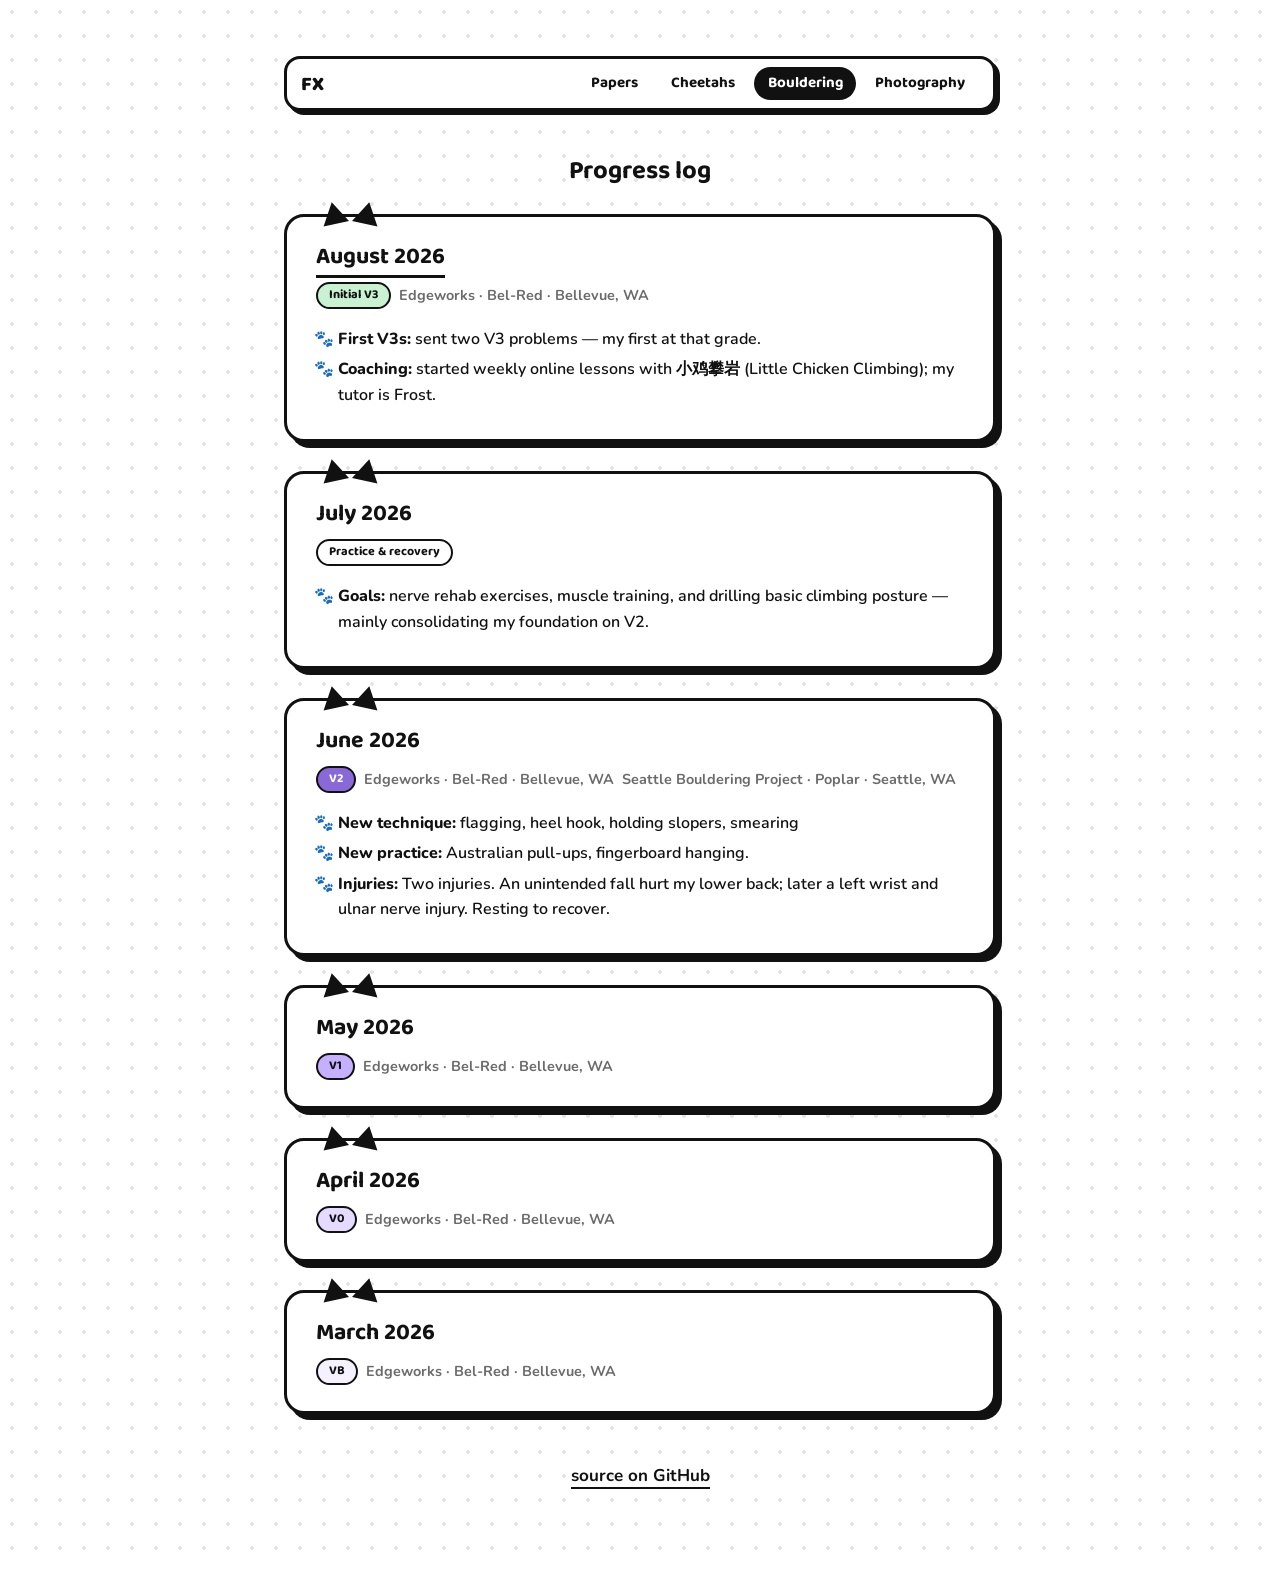
==== commit 3329c5eb: "add photography" ====
--- a/bouldering.html
+++ b/bouldering.html
@@ -17,6 +17,7 @@
         <a href="papers.html">Papers</a>
         <a href="cheetah.html">Cheetahs</a>
         <a href="bouldering.html" class="active">Bouldering</a>
+        <a href="photography.html">Photography</a>
       </div>
     </nav>
 
--- a/style.css
+++ b/style.css
@@ -79,6 +79,7 @@
 /* Hero */
 .hero { text-align: center; margin-bottom: 3rem; }
 .hero-home { margin-top: 1rem; }
+.cheetah-page .hero { margin-bottom: 0.35rem; }
 
 .cat-logo {
   position: relative;
@@ -130,51 +131,43 @@
   font-weight: 400;
   line-height: 1.15;
 }
-.hero-note {
-  max-width: 42rem;
-  margin: 0.65rem auto 0;
-  color: var(--ink);
-  font-size: 0.9rem;
-  font-weight: 700;
-  line-height: 1.45;
+.hero-message {
+  position: static;
+  margin: 0 0 0.4rem;
+  padding: 0.5rem 0.8rem;
+  border-left: 4px solid #c89b3c;
+  background: var(--paper);
+  color: var(--ink);
+  font-family: "Caveat", cursive;
+  font-size: clamp(1.3rem, 2.8vw, 1.7rem);
+  font-weight: 700;
+  line-height: 1.1;
+  text-align: left;
+}
+.hero-message span { display: block; }
+.hero-message span + span { margin-top: 0; }
+.hero-message .hero-signature {
+  margin-top: 0.1rem;
+  text-align: right;
 }
 .hero-resources {
   max-width: 42rem;
-  margin: 1.2rem auto 1rem;
-  border-top: 2px solid var(--ink);
-  border-bottom: 2px solid var(--ink);
+  margin: 0.5rem auto 0;
+  padding: 0.15rem 0;
   text-align: left;
 }
 .hero-resources p {
   margin: 0;
-  padding: 0.75rem 0;
+  padding: 0.12rem 0;
   font-size: 0.9rem;
-  line-height: 1.45;
-}
-.hero-resources p + p { border-top: 1px solid var(--ink); }
+  line-height: 1.3;
+}
 .hero-resources strong { display: block; }
 .hero-resources a {
   color: #8b6508;
   font-weight: 800;
   overflow-wrap: anywhere;
   text-decoration-thickness: 2px;
-}
-.hero-creed {
-  max-width: 64ch;
-  margin: 1.1rem auto 0;
-  font-weight: 700;
-  font-style: italic;
-  line-height: 1.5;
-}
-.hero-creed-main {
-  display: block;
-  font-size: 1.3rem;
-}
-.hero-creed-line { display: block; }
-.hero-creed-note {
-  display: block;
-  margin-top: 0.75rem;
-  color: #8b6508;
 }
 .hero-stat {
   margin: 0.8rem 0 0;
@@ -222,6 +215,7 @@
 .hub-card:nth-child(2) { animation-delay: 80ms; }
 .hub-card:nth-child(3) { animation-delay: 160ms; }
 .hub-card:nth-child(4) { animation-delay: 240ms; }
+.hub-card:nth-child(5) { animation-delay: 320ms; }
 .hub-icon {
   font-family: "Baloo 2", cursive;
   font-size: 1.9rem;
@@ -374,6 +368,7 @@
 
 /* Cheetah page — wide photo banner */
 .banner {
+  position: relative;
   margin: 0 0 2.6rem;
   border: 3px solid var(--ink);
   border-radius: 20px;
@@ -569,6 +564,172 @@
   margin: 1.1rem 0 0;
 }
 .gallery-note + .section-title { margin-top: 3.2rem; }
+
+/* Photography portfolio */
+.photo-page .container { max-width: 1040px; }
+.photo-intro {
+  max-width: 38rem;
+  margin: 0 auto;
+  color: var(--soft);
+  text-align: center;
+}
+.album-index {
+  display: grid;
+  grid-template-columns: repeat(3, minmax(0, 1fr));
+  gap: 2rem 1.5rem;
+  margin-top: 3rem;
+}
+.album-card {
+  display: flex;
+  flex-direction: column;
+  min-width: 0;
+  color: var(--ink);
+  text-decoration: none;
+  animation: pop 0.4s ease both;
+}
+.album-cover {
+  display: block;
+  width: 100%;
+  aspect-ratio: 4 / 3;
+  object-fit: cover;
+  border: 3px solid var(--ink);
+  border-radius: 14px;
+  background: var(--paper);
+  box-shadow: 5px 5px 0 var(--ink);
+  transition: transform 0.15s ease, box-shadow 0.15s ease;
+}
+.album-card:hover .album-cover {
+  transform: translate(-3px, -3px);
+  box-shadow: 8px 8px 0 var(--ink);
+}
+.album-cover-placeholder {
+  display: grid;
+  place-items: center;
+  background:
+    linear-gradient(145deg, transparent 48%, var(--ink) 48% 51%, transparent 51%),
+    radial-gradient(circle at 67% 37%, var(--ink) 0 7%, transparent 7.5%),
+    var(--paper);
+}
+.album-cover-placeholder span {
+  display: grid;
+  place-items: center;
+  width: 4.5rem;
+  height: 4.5rem;
+  border: 3px solid var(--ink);
+  border-radius: 50%;
+  background: var(--paper);
+  font-family: "Baloo 2", cursive;
+  font-size: 1.7rem;
+  font-weight: 800;
+}
+.album-copy { padding: 1rem 0.2rem 0; }
+.album-kicker {
+  margin: 0 0 0.25rem;
+  color: var(--soft);
+  font-size: 0.72rem;
+  font-weight: 800;
+  letter-spacing: 0.12em;
+  text-transform: uppercase;
+}
+.album-copy h2 {
+  margin: 0;
+  font-family: "Baloo 2", cursive;
+  font-size: 1.35rem;
+  line-height: 1.2;
+}
+.album-copy > p:not(.album-kicker) {
+  margin: 0.4rem 0 0.8rem;
+  color: var(--soft);
+  font-size: 0.9rem;
+  line-height: 1.5;
+}
+.album-enter {
+  font-family: "Baloo 2", cursive;
+  font-size: 0.88rem;
+  font-weight: 700;
+  border-bottom: 2px solid var(--ink);
+}
+.album-card:hover .album-enter { background: var(--ink); color: var(--paper); }
+.album-back { margin-bottom: 1.6rem; }
+.album-head {
+  max-width: 42rem;
+  margin: 0 auto 2.8rem;
+  text-align: center;
+}
+.album-head .album-kicker { font-size: 0.82rem; }
+.album-head h1 {
+  margin: 0.2rem 0 0.7rem;
+  font-family: "Baloo 2", cursive;
+  font-size: clamp(2.2rem, 6vw, 3.2rem);
+  line-height: 1.05;
+}
+.album-dek { margin: 0; color: var(--soft); }
+.photo-roll {
+  display: grid;
+  grid-template-columns: repeat(12, 1fr);
+  gap: 1.4rem;
+  margin-top: 2.8rem;
+}
+.photo-frame {
+  grid-column: span 6;
+  margin: 0;
+  border: 3px solid var(--ink);
+  border-radius: 16px;
+  overflow: hidden;
+  background: var(--paper);
+  box-shadow: var(--shadow);
+  animation: pop 0.4s ease both;
+  transition: transform 0.15s ease, box-shadow 0.15s ease;
+}
+.photo-frame:nth-child(3n + 1) { grid-column: span 7; }
+.photo-frame:nth-child(3n + 2) { grid-column: span 5; }
+.photo-frame:hover {
+  transform: translate(-3px, -3px);
+  box-shadow: var(--shadow-hover);
+}
+.photo-frame img {
+  display: block;
+  width: 100%;
+  aspect-ratio: 4 / 3;
+  object-fit: cover;
+  border-bottom: 3px solid var(--ink);
+}
+.photo-frame figcaption { padding: 0.9rem 1rem 1rem; }
+.photo-frame h2 {
+  margin: 0;
+  font-family: "Baloo 2", cursive;
+  font-size: 1.15rem;
+  line-height: 1.25;
+}
+.photo-meta {
+  margin: 0.15rem 0 0;
+  color: var(--soft);
+  font-size: 0.82rem;
+}
+.photo-empty {
+  grid-column: 2 / -2;
+  min-height: 300px;
+  display: grid;
+  place-items: center;
+  padding: 2rem;
+  border: 3px dashed var(--ink);
+  border-radius: 20px;
+  background: var(--paper);
+  text-align: center;
+}
+.photo-empty-mark {
+  margin: 0 0 0.6rem;
+  font-family: "Baloo 2", cursive;
+  font-size: clamp(3rem, 9vw, 5.5rem);
+  font-weight: 800;
+  line-height: 1;
+}
+.photo-empty h2 {
+  margin: 0;
+  font-family: "Baloo 2", cursive;
+  font-size: 1.5rem;
+}
+.photo-empty p { margin: 0.3rem 0 0; color: var(--soft); }
 
 /* Annual goals — stats plus the principles behind them */
 .goals {
@@ -1058,5 +1219,10 @@
   .hub { grid-template-columns: 1fr; }
   .pillars { grid-template-columns: 1fr; }
   .gallery { grid-template-columns: 1fr; }
+  .album-index { grid-template-columns: 1fr; }
+  .photo-frame,
+  .photo-frame:nth-child(3n + 1),
+  .photo-frame:nth-child(3n + 2) { grid-column: 1 / -1; }
+  .photo-empty { grid-column: 1 / -1; min-height: 240px; }
   .holds-grid { grid-template-columns: repeat(2, 1fr); }
 }
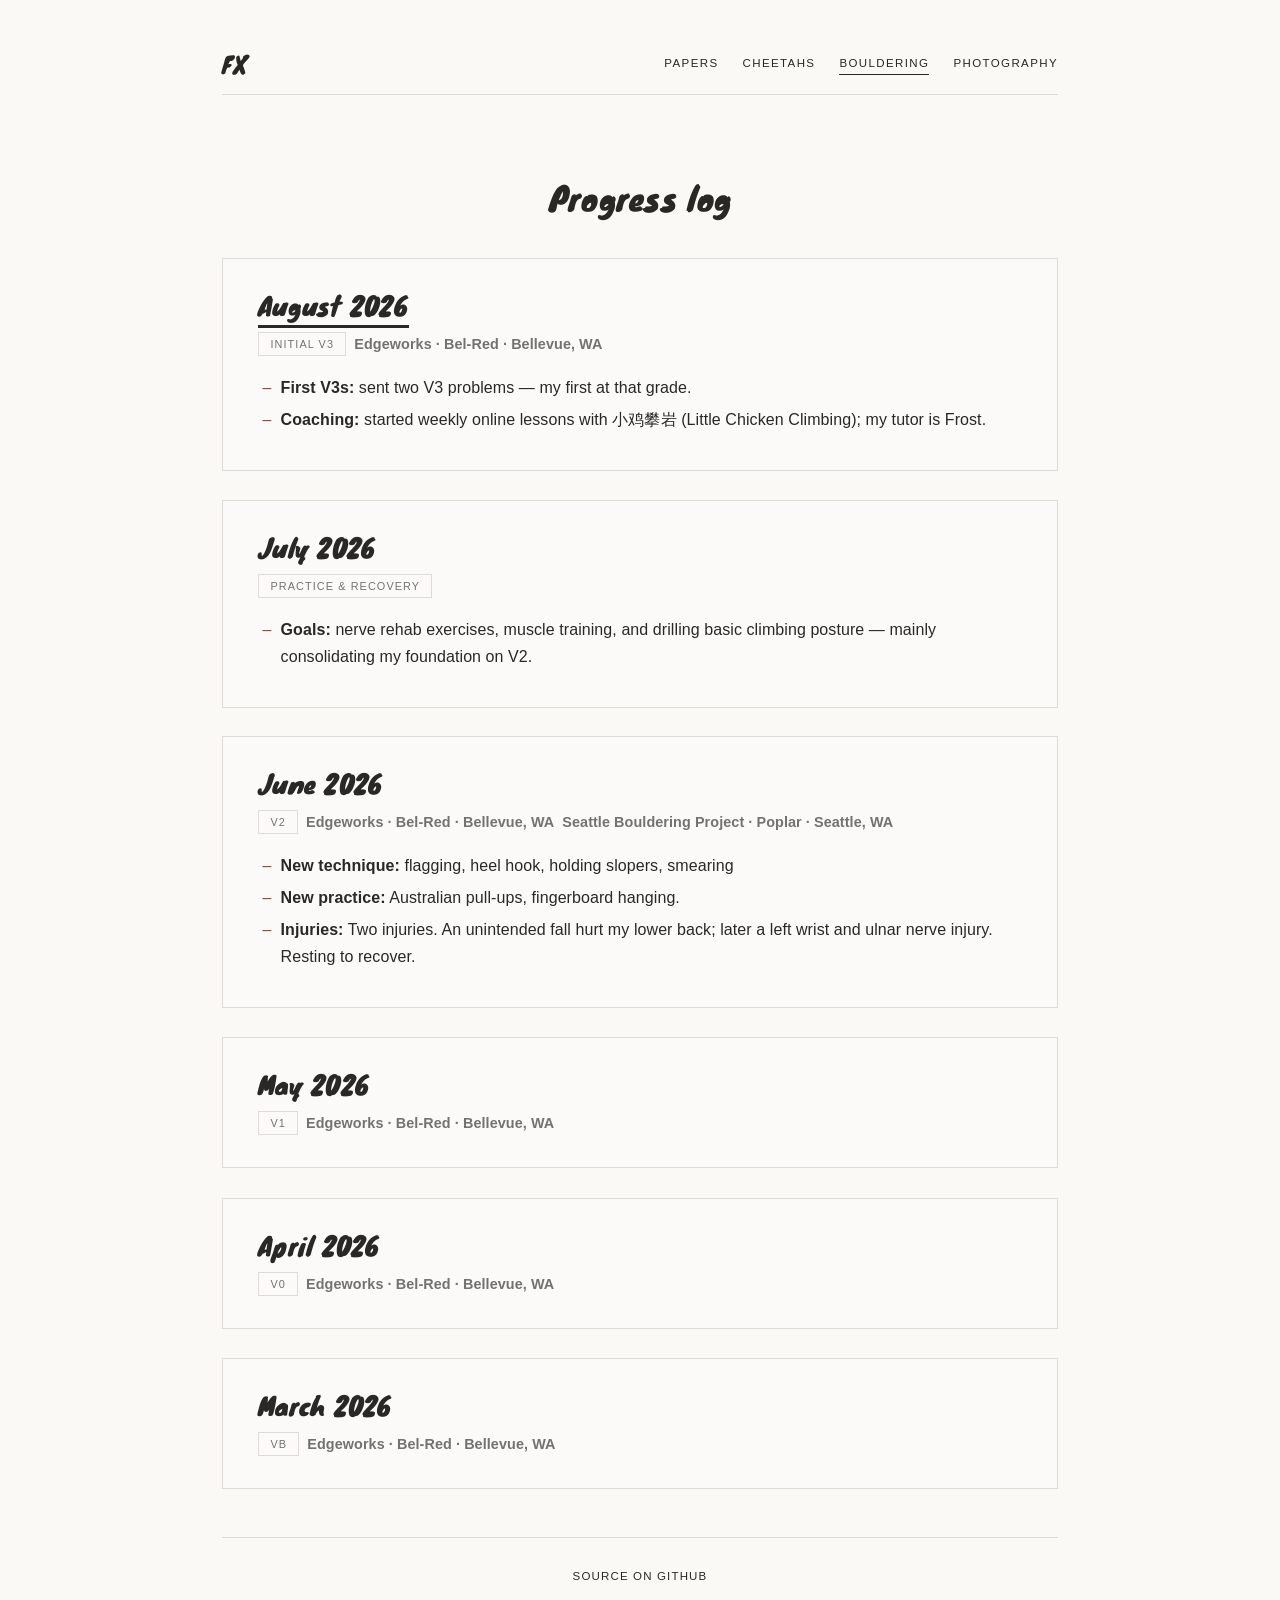
==== commit 96afd15a: "change fonts" ====
--- a/bouldering.html
+++ b/bouldering.html
@@ -4,6 +4,7 @@
   <meta charset="UTF-8" />
   <meta name="viewport" content="width=device-width, initial-scale=1.0" />
   <title>Bouldering · FX</title>
+  <link rel="icon" type="image/png" href="pic/favicon.png" />
   <link rel="preconnect" href="https://fonts.googleapis.com" />
   <link rel="preconnect" href="https://fonts.gstatic.com" crossorigin />
   <link href="https://fonts.googleapis.com/css2?family=Baloo+2:wght@600;700;800&amp;family=Nunito:ital,wght@0,600;0,700;0,800;1,600&amp;display=swap" rel="stylesheet" />
--- a/style.css
+++ b/style.css
@@ -1,3 +1,5 @@
+@import url("https://fonts.googleapis.com/css2?family=Knewave&display=swap");
+
 :root {
   --ink: #111111;
   --paper: #ffffff;
@@ -683,6 +685,15 @@
 }
 .photo-frame:nth-child(3n + 1) { grid-column: span 7; }
 .photo-frame:nth-child(3n + 2) { grid-column: span 5; }
+.photo-roll-featured .photo-frame:first-child { grid-column: 1 / -1; }
+.photo-roll-featured .photo-frame:not(:first-child) { grid-column: span 4; }
+.photo-roll-uniform .photo-frame { grid-column: span 4; }
+.photo-roll-uniform .photo-frame img {
+  aspect-ratio: 4 / 5;
+  object-fit: contain;
+}
+.photo-roll-uniform .photo-frame-finale { grid-column: 1 / -1; }
+.photo-roll-uniform .photo-frame-finale img { aspect-ratio: auto; }
 .photo-frame:hover {
   transform: translate(-3px, -3px);
   box-shadow: var(--shadow-hover);
@@ -690,8 +701,9 @@
 .photo-frame img {
   display: block;
   width: 100%;
-  aspect-ratio: 4 / 3;
-  object-fit: cover;
+  height: auto;
+  aspect-ratio: auto;
+  object-fit: contain;
   border-bottom: 3px solid var(--ink);
 }
 .photo-frame figcaption { padding: 0.9rem 1rem 1rem; }
@@ -1223,6 +1235,370 @@
   .photo-frame,
   .photo-frame:nth-child(3n + 1),
   .photo-frame:nth-child(3n + 2) { grid-column: 1 / -1; }
+  .photo-roll-featured .photo-frame:first-child,
+  .photo-roll-featured .photo-frame:not(:first-child) { grid-column: 1 / -1; }
+  .photo-roll-uniform .photo-frame { grid-column: 1 / -1; }
   .photo-empty { grid-column: 1 / -1; min-height: 240px; }
   .holds-grid { grid-template-columns: repeat(2, 1fr); }
 }
+
+/* ═══════════════════════════════════════════════════════════════
+   Editorial theme — quiet, warm, and image-led
+   ═══════════════════════════════════════════════════════════════ */
+:root {
+  --ink: #292824;
+  --paper: #faf9f6;
+  --soft: #727270;
+  --line: #dedbd4;
+  --accent: #8b493c;
+  --dot: transparent;
+  --shadow: none;
+  --shadow-hover: none;
+}
+
+body {
+  font-family: "Helvetica Neue", Helvetica, Arial, sans-serif;
+  font-size: 16px;
+  font-weight: 400;
+  line-height: 1.7;
+  letter-spacing: 0.005em;
+  background: var(--paper);
+}
+
+.container {
+  max-width: 900px;
+  padding: 2.2rem 2rem 5rem;
+}
+
+/* Restrained magazine masthead */
+.nav {
+  align-items: center;
+  padding: 1.1rem 0;
+  margin-bottom: 4.8rem;
+  border: 0;
+  border-bottom: 1px solid var(--line);
+  border-radius: 0;
+  box-shadow: none;
+  background: transparent;
+}
+.nav-home {
+  font-family: Georgia, "Times New Roman", serif;
+  font-size: 1.35rem;
+  font-weight: 400;
+  letter-spacing: 0.16em;
+}
+.nav-links { gap: 1.5rem; }
+.nav-links a {
+  padding: 0;
+  border: 0;
+  border-bottom: 1px solid transparent;
+  border-radius: 0;
+  font-family: "Helvetica Neue", Helvetica, Arial, sans-serif;
+  font-size: 0.72rem;
+  font-weight: 500;
+  letter-spacing: 0.12em;
+  text-transform: uppercase;
+}
+.nav-links a:hover { border-color: var(--ink); }
+.nav-links a.active {
+  border-color: var(--ink);
+  background: transparent;
+  color: var(--ink);
+}
+
+/* Editorial typography */
+.hero { margin-bottom: 4.5rem; }
+.hero-home { margin-top: 3rem; margin-bottom: 5rem; }
+.hero-title,
+.post-title,
+.album-head h1 {
+  font-family: Georgia, "Times New Roman", serif;
+  font-weight: 400;
+  letter-spacing: -0.035em;
+  text-shadow: none;
+}
+.hero-title { font-size: clamp(3rem, 8vw, 5.6rem); }
+.hero-home .hero-title {
+  font-size: clamp(5rem, 16vw, 9rem);
+  letter-spacing: -0.06em;
+}
+.home-mark { margin: 0; }
+.home-mark img {
+  display: block;
+  width: min(100%, 430px);
+  height: auto;
+  margin: 0 auto;
+  mix-blend-mode: multiply;
+}
+.hero-sub {
+  font-family: Georgia, "Times New Roman", serif;
+  font-size: clamp(2rem, 5vw, 3.25rem);
+  font-weight: 400;
+  line-height: 1.18;
+}
+.photo-intro,
+.album-dek,
+.post-dek {
+  color: var(--soft);
+  font-family: Georgia, "Times New Roman", serif;
+  font-size: 1.05rem;
+  font-weight: 400;
+}
+.section-title {
+  margin-bottom: 2rem;
+  font-family: Georgia, "Times New Roman", serif;
+  font-size: 2rem;
+  font-weight: 400;
+}
+
+/* Home index */
+.hub { gap: 0; border-top: 1px solid var(--line); }
+.hub-card {
+  min-height: 235px;
+  padding: 2.1rem 2rem;
+  border: 0;
+  border-right: 1px solid var(--line);
+  border-bottom: 1px solid var(--line);
+  border-radius: 0;
+  box-shadow: none;
+  background: transparent;
+  transition: background-color 0.2s ease;
+}
+.hub-card:nth-child(even) { border-right: 0; }
+.hub-card:hover {
+  transform: none;
+  box-shadow: none;
+  background: #f1efe9;
+}
+.hub-card-wip { border-style: solid; }
+.hub-icon {
+  color: var(--accent);
+  font-family: "Helvetica Neue", Helvetica, Arial, sans-serif;
+  font-size: 0.72rem;
+  font-weight: 500;
+  letter-spacing: 0.14em;
+}
+.hub-card h2 {
+  font-family: Georgia, "Times New Roman", serif;
+  font-size: 1.7rem;
+  font-weight: 400;
+}
+.hub-card p { font-size: 0.9rem; font-weight: 400; }
+.hub-go,
+.album-enter {
+  border: 0;
+  font-family: "Helvetica Neue", Helvetica, Arial, sans-serif;
+  font-size: 0.7rem;
+  font-weight: 600;
+  letter-spacing: 0.12em;
+  text-transform: uppercase;
+}
+.hub-card:hover .hub-go,
+.album-card:hover .album-enter { background: transparent; color: var(--accent); }
+
+/* Cards and reading surfaces */
+.paper,
+.hold-card,
+.goal,
+.creed,
+.step,
+.fund,
+.notes blockquote,
+.post-body blockquote {
+  border: 1px solid var(--line);
+  border-radius: 0;
+  box-shadow: none;
+  background: rgba(255, 255, 255, 0.22);
+}
+.paper { padding: 2rem 2.2rem; }
+.paper:hover,
+.hold-card:hover,
+.goal:hover {
+  transform: none;
+  box-shadow: none;
+  border-color: #aaa49a;
+}
+.paper-head::before,
+.paper-head::after { display: none; }
+.paper-title,
+.tl-title,
+.step-title,
+.goal-title,
+.hold-name {
+  font-family: Georgia, "Times New Roman", serif;
+  font-weight: 400;
+}
+.paper-title { padding-top: 0; font-size: 1.55rem; }
+.paper-title a:hover,
+.paper-link:hover,
+.post-back:hover { background: transparent; color: var(--accent); }
+.notes,
+.post-body { font-weight: 400; }
+.notes li::marker,
+.principles li::marker { content: "–  "; color: var(--accent); }
+
+/* Small labels */
+.tag,
+.meta-date,
+.tl-month,
+.stat-pill,
+.filter-btn {
+  border: 1px solid var(--line);
+  border-radius: 0;
+  box-shadow: none;
+  background: transparent;
+  color: var(--soft);
+  font-family: "Helvetica Neue", Helvetica, Arial, sans-serif;
+  font-size: 0.68rem;
+  font-weight: 500;
+  letter-spacing: 0.1em;
+  text-transform: uppercase;
+}
+.filter-bar { gap: 0.7rem; }
+.filter-btn:hover,
+.filter-btn.active,
+.filter-btn.key.active,
+.tag-key,
+.level-hard,
+.stat-pill-key {
+  border-color: var(--ink);
+  background: var(--ink);
+  color: var(--paper);
+  transform: none;
+  box-shadow: none;
+}
+.filter-btn:active { transform: none; box-shadow: none; }
+.level-medium { background: #ddd8cf; color: var(--ink); }
+
+/* Cheetah journal */
+.hero-message {
+  padding: 1.5rem 0 1.5rem 1.5rem;
+  border-left: 1px solid var(--accent);
+  background: transparent;
+  font-family: Georgia, "Times New Roman", serif;
+  font-size: 1.15rem;
+  font-weight: 400;
+  line-height: 1.55;
+}
+.hero-resources a { color: var(--accent); }
+.banner {
+  border: 0;
+  border-radius: 0;
+  box-shadow: none;
+  filter: saturate(0.72);
+}
+.current-phase,
+.current-questions { border-left: 1px solid var(--line); }
+.timeline { border-left: 1px solid var(--line); }
+.tl-item::before {
+  width: 7px;
+  height: 7px;
+  left: -1.28rem;
+  border: 0;
+  background: var(--accent);
+}
+
+/* Photography index and stories */
+.photo-page .container { max-width: 1180px; }
+.album-index { gap: 3.5rem 2rem; }
+.album-cover {
+  border: 0;
+  border-radius: 0;
+  box-shadow: none;
+  filter: saturate(0.86) contrast(0.97);
+  transition: opacity 0.2s ease;
+}
+.album-card:hover .album-cover {
+  transform: none;
+  box-shadow: none;
+  opacity: 0.84;
+}
+.album-copy { padding-top: 1.2rem; }
+.album-copy h2 {
+  font-family: Georgia, "Times New Roman", serif;
+  font-size: 1.5rem;
+  font-weight: 400;
+}
+.album-kicker,
+.post-kicker { color: var(--accent); font-weight: 500; }
+.photo-frame {
+  border: 0;
+  border-radius: 0;
+  box-shadow: none;
+  background: transparent;
+}
+.photo-frame:hover { transform: none; box-shadow: none; }
+.photo-frame img { border: 0; }
+.photo-frame figcaption { padding-left: 0; padding-right: 0; }
+.photo-download {
+  color: var(--soft);
+  font-size: 0.68rem;
+  font-weight: 500;
+  letter-spacing: 0.1em;
+  text-decoration: none;
+  text-transform: uppercase;
+}
+.photo-download:hover { color: var(--accent); }
+.photo-empty { border: 1px solid var(--line); border-radius: 0; }
+
+/* Gallery and footer */
+.shot {
+  border: 0;
+  border-radius: 0;
+  box-shadow: none;
+  background: transparent;
+}
+.shot:hover { transform: none; box-shadow: none; }
+.shot img { border-bottom: 0; filter: saturate(0.78); }
+.shot figcaption { padding-left: 0; padding-right: 0; font-weight: 400; }
+.site-footer {
+  padding-top: 1.8rem;
+  border-top: 1px solid var(--line);
+  color: var(--soft);
+  font-size: 0.72rem;
+  font-weight: 500;
+  letter-spacing: 0.1em;
+  text-transform: uppercase;
+}
+.site-footer a { border: 0; }
+.site-footer a:hover { background: transparent; color: var(--accent); }
+
+@media (max-width: 600px) {
+  .container { padding: 1.2rem 1.25rem 3.5rem; }
+  .nav { align-items: flex-start; margin-bottom: 3.5rem; }
+  .nav-links { gap: 0.55rem 1rem; }
+  .nav-links a { font-size: 0.64rem; }
+  .hero-home { margin: 2rem 0 3.5rem; }
+  .hero { margin-bottom: 3rem; }
+  .hub-card {
+    min-height: 190px;
+    border-right: 0;
+    padding: 1.7rem 0.5rem;
+  }
+  .paper { padding: 1.5rem 1.25rem; }
+  .album-index { gap: 3rem; }
+}
+
+/* Brush lettering for display titles; body copy stays highly readable. */
+h1,
+h2,
+h3 {
+  font-family: "Knewave", "Brush Script MT", cursive !important;
+  font-weight: 400 !important;
+  letter-spacing: 0.01em;
+}
+
+/* Set the small FX site mark in the same brush typeface as the headings. */
+.nav-home {
+  width: auto;
+  height: auto;
+  overflow: visible;
+  background: none;
+  font-family: "Knewave", "Brush Script MT", cursive;
+  font-size: 1.45rem;
+  font-weight: 400;
+  letter-spacing: 0.03em;
+  line-height: 1;
+  mix-blend-mode: normal;
+  text-indent: 0;
+}
